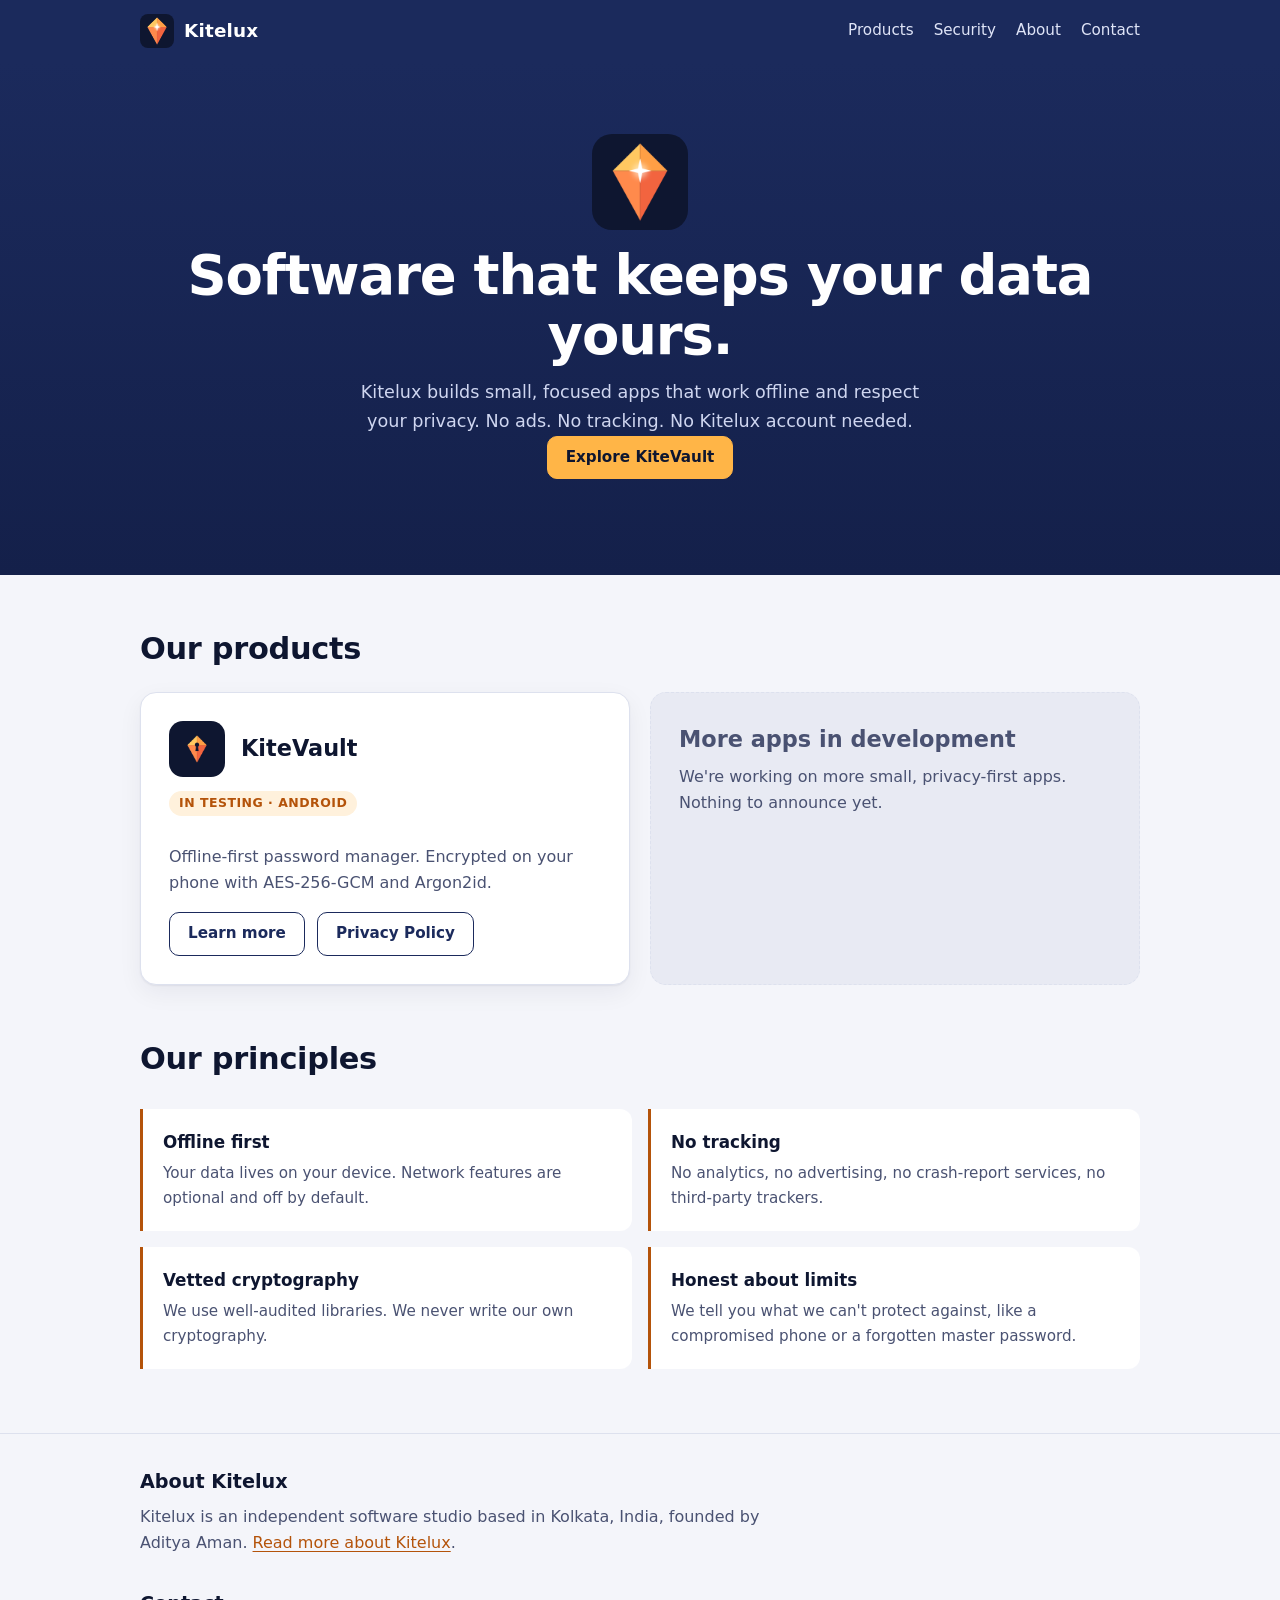
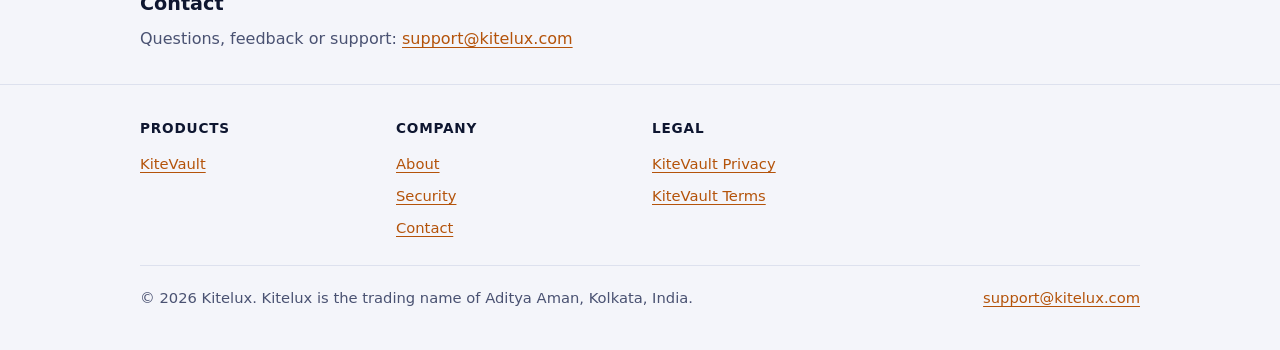
==== index.html @ 96619c98 "Add Kitelux logo, KiteVault icon, favicons and OG image; remove old mark Co-Authored-By: Claude Sonn" ====
<!doctype html>
<html lang="en">
  <head>
    <meta charset="utf-8" />
    <meta name="viewport" content="width=device-width, initial-scale=1" />
    <title>Kitelux – Software that keeps your data yours</title>
    <meta
      name="description"
      content="Kitelux builds small, focused apps that work offline and respect your privacy. No ads. No tracking. No Kitelux account needed. Home of KiteVault, an offline-first Android password manager."
    />
    <link rel="canonical" href="https://kitelux.com/" />
    <meta name="theme-color" content="#0E1630" />

    <link rel="icon" type="image/png" sizes="32x32" href="/assets/favicon-32.png" />
    <link rel="apple-touch-icon" sizes="180x180" href="/assets/apple-touch-icon.png" />

    <!-- Open Graph / Twitter -->
    <meta property="og:type" content="website" />
    <meta property="og:site_name" content="Kitelux" />
    <meta property="og:title" content="Kitelux – Software that keeps your data yours" />
    <meta
      property="og:description"
      content="Small, focused apps that work offline and respect your privacy. No ads. No tracking."
    />
    <meta property="og:url" content="https://kitelux.com/" />
    <meta property="og:image" content="https://kitelux.com/assets/og-kitelux.png" />
    <meta property="og:image:alt" content="Kitelux logo" />
    <meta name="twitter:card" content="summary_large_image" />
    <meta name="twitter:title" content="Kitelux – Software that keeps your data yours" />
    <meta
      name="twitter:description"
      content="Small, focused apps that work offline and respect your privacy. No ads. No tracking."
    />
    <meta name="twitter:image" content="https://kitelux.com/assets/og-kitelux.png" />

    <link rel="stylesheet" href="/assets/style.css" />
  </head>
  <body>
    <a class="skip" href="#main">Skip to content</a>

    <header class="site-header">
      <div class="wrap">
        <a class="brand" href="/"><img src="/assets/kitelux-logo.png" alt="" />Kitelux</a>
        <nav class="nav" aria-label="Main">
          <a href="/#products">Products</a>
          <a href="/security/">Security</a>
          <a href="/about/">About</a>
          <a href="/contact/">Contact</a>
        </nav>
      </div>
    </header>

    <main id="main">
      <section class="hero">
        <div class="wrap">
          <img src="/assets/kitelux-logo.png" alt="Kitelux logo" />
          <h1>Software that keeps your data yours.</h1>
          <p>
            Kitelux builds small, focused apps that work offline and respect your privacy. No ads.
            No tracking. No Kitelux account needed.
          </p>
          <p class="hero-actions">
            <a class="btn btn-primary" href="/vault/">Explore KiteVault</a>
          </p>
        </div>
      </section>

      <section class="section" id="products" aria-labelledby="products-title">
        <div class="wrap">
          <div class="section-heading">
            <h2 id="products-title">Our products</h2>
          </div>
          <div class="cards">
            <article class="card product-card">
              <div class="app-head">
                <img src="/assets/kitevault-icon.png" alt="" />
                <h3>KiteVault</h3>
              </div>
              <p><span class="badge badge-testing">In testing · Android</span></p>
              <p>
                Offline-first password manager. Encrypted on your phone with AES-256-GCM and
                Argon2id.
              </p>
              <div class="links">
                <a class="btn btn-secondary" href="/vault/">Learn more</a>
                <a class="btn btn-secondary" href="/vault/privacy/">Privacy Policy</a>
              </div>
            </article>

            <article class="card card-muted">
              <h3>More apps in development</h3>
              <p>We're working on more small, privacy-first apps. Nothing to announce yet.</p>
            </article>
          </div>
        </div>
      </section>

      <section class="section" aria-labelledby="principles-title">
        <div class="wrap">
          <div class="section-heading">
            <h2 id="principles-title">Our principles</h2>
          </div>
          <div class="feature-grid feature-grid-4">
            <div class="feature">
              <h3>Offline first</h3>
              <p>Your data lives on your device. Network features are optional and off by default.</p>
            </div>
            <div class="feature">
              <h3>No tracking</h3>
              <p>No analytics, no advertising, no crash-report services, no third-party trackers.</p>
            </div>
            <div class="feature">
              <h3>Vetted cryptography</h3>
              <p>We use well-audited libraries. We never write our own cryptography.</p>
            </div>
            <div class="feature">
              <h3>Honest about limits</h3>
              <p>
                We tell you what we can't protect against, like a compromised phone or a forgotten
                master password.
              </p>
            </div>
          </div>
        </div>
      </section>

      <section class="strip" aria-labelledby="about-title">
        <div class="wrap">
          <h2 id="about-title">About Kitelux</h2>
          <p>
            Kitelux is an independent software studio based in Kolkata, India, founded by Aditya
            Aman. <a href="/about/">Read more about Kitelux</a>.
          </p>
        </div>
      </section>

      <section class="strip" id="contact" aria-labelledby="contact-title">
        <div class="wrap">
          <h2 id="contact-title">Contact</h2>
          <p>Questions, feedback or support: <a href="mailto:support@kitelux.com">support@kitelux.com</a></p>
        </div>
      </section>
    </main>

    <footer class="site-footer">
      <div class="wrap">
        <div class="footer-cols">
          <div class="footer-col">
            <h2>Products</h2>
            <ul>
              <li><a href="/vault/">KiteVault</a></li>
            </ul>
          </div>
          <div class="footer-col">
            <h2>Company</h2>
            <ul>
              <li><a href="/about/">About</a></li>
              <li><a href="/security/">Security</a></li>
              <li><a href="/contact/">Contact</a></li>
            </ul>
          </div>
          <div class="footer-col">
            <h2>Legal</h2>
            <ul>
              <li><a href="/vault/privacy/">KiteVault Privacy</a></li>
              <li><a href="/vault/terms/">KiteVault Terms</a></li>
            </ul>
          </div>
        </div>
        <div class="footer-bottom">
          <p>© 2026 Kitelux. Kitelux is the trading name of Aditya Aman, Kolkata, India.</p>
          <p><a href="mailto:support@kitelux.com">support@kitelux.com</a></p>
        </div>
      </div>
    </footer>
  </body>
</html>
---- assets/style.css ----
/*
 * Kitelux design system. One shared stylesheet for every page. No fonts or assets loaded externally.
 * Palette: night blue #0E1630, amber #FFB547. Light/dark via prefers-color-scheme.
 *
 * COMPONENTS (class → purpose)
 *   .site-header > .wrap > .brand + nav.nav   Header. Nav: Products, Security, About, Contact.
 *                                             Wraps onto extra lines on small screens (no JS, no hamburger).
 *                                             Mark current page with aria-current="page".
 *   .site-footer                              Footer, 4 columns on desktop, stacked on mobile:
 *     .footer-cols > .footer-col (h2 + ul)      Products | Company | Legal  (+ brand column optional)
 *     .footer-bottom                            © line + support email.
 *   .card / .product-card                     Surface box. Product card = .card.product-card with
 *                                             .app-head (icon + h2), a .badge, p, and .links buttons.
 *   .badge  + .badge-testing | .badge-available | .badge-soon
 *                                             Status pill. (.tag is a legacy alias of the base badge.)
 *   .section-heading                          Centered/left heading block: h2 + optional p, inside sections.
 *   .btn.btn-primary | .btn.btn-secondary     Buttons. Plain .btn behaves as secondary (legacy).
 *   .feature-grid > .feature                  Responsive grid of short feature blurbs (h3 + p).
 *                                             (.principles / .principle are legacy aliases.)
 *   .hero, .doc-head, .doc, .summary, .toc    Home hero and legal-document layout.
 *
 * Use tokens (var(--...)) instead of hard-coded colors in pages.
 */

:root {
  --bg: #f4f5fa;
  --surface: #ffffff;
  --surface-muted: #e8eaf3;
  --border: #dde1ee;
  --text: #0e1630;
  --text-muted: #4a5272;
  --primary: #1b2a5c;
  --on-primary: #ffffff;
  --accent: #b4530a;
  --accent-soft: #fff1dc;
  --header: #1b2a5c;
  --shadow: 0 1px 2px rgba(14, 22, 48, 0.06), 0 8px 24px rgba(14, 22, 48, 0.06);

  /* Status badges */
  --badge-testing-bg: var(--accent-soft);
  --badge-testing-fg: var(--accent);
  --badge-available-bg: #dcf5e3;
  --badge-available-fg: #14532d;
  --badge-soon-bg: var(--surface-muted);
  --badge-soon-fg: var(--text-muted);

  --font-sans:
    system-ui, -apple-system, 'Segoe UI', Roboto, 'Helvetica Neue', Arial, sans-serif;
}

@media (prefers-color-scheme: dark) {
  :root {
    --bg: #0e1630;
    --surface: #172042;
    --surface-muted: #212c5a;
    --border: #2a3566;
    --text: #f4f5fa;
    --text-muted: #b7bfdd;
    --primary: #ffb547;
    --on-primary: #0e1630;
    --accent: #ffb547;
    --accent-soft: #2b2f4e;
    --header: #0e1630;
    --shadow: 0 1px 2px rgba(0, 0, 0, 0.3), 0 8px 24px rgba(0, 0, 0, 0.25);

    --badge-available-bg: #17382b;
    --badge-available-fg: #9be7b4;
  }
}

/* Base */
* {
  box-sizing: border-box;
}

html {
  scroll-behavior: smooth;
  -webkit-text-size-adjust: 100%;
}

body {
  margin: 0;
  background: var(--bg);
  color: var(--text);
  font-family: var(--font-sans);
  font-size: 16px;
  line-height: 1.65;
  -webkit-font-smoothing: antialiased;
}

a {
  color: var(--accent);
  text-underline-offset: 3px;
}

a:hover {
  text-decoration-thickness: 2px;
}

:focus-visible {
  outline: 3px solid var(--accent);
  outline-offset: 2px;
  border-radius: 4px;
}

.skip {
  position: absolute;
  left: -999px;
}
.skip:focus {
  left: 16px;
  top: 12px;
  background: var(--surface);
  padding: 8px 12px;
  border-radius: 8px;
  z-index: 10;
}

.wrap {
  width: 100%;
  max-width: 1040px;
  margin: 0 auto;
  padding: 0 20px;
}

.wrap.narrow {
  max-width: 760px;
}

/* Site header + nav (works without JS: links wrap onto further lines on narrow screens) */
.site-header {
  background: var(--header);
  color: #fff;
}

/* The header background is dark in both modes, so use amber focus rings here. */
.site-header :focus-visible,
.hero :focus-visible,
.doc-head :focus-visible {
  outline-color: #ffb547;
}

.site-header .wrap {
  display: flex;
  flex-wrap: wrap;
  align-items: center;
  justify-content: space-between;
  gap: 4px 16px;
  padding-top: 10px;
  padding-bottom: 10px;
}

.brand {
  display: inline-flex;
  align-items: center;
  gap: 10px;
  color: #fff;
  text-decoration: none;
  font-weight: 700;
  font-size: 1.15rem;
  letter-spacing: 0.01em;
  padding: 4px 0;
}

.brand img {
  width: 34px;
  height: 34px;
  border-radius: 8px;
}

.nav {
  display: flex;
  flex-wrap: wrap;
  gap: 0 20px;
  font-size: 0.95rem;
}

.nav a {
  color: #dfe4f7;
  text-decoration: none;
  padding: 8px 0; /* comfortable tap target */
}

.nav a:hover,
.nav a[aria-current='page'] {
  color: #ffb547;
}

/* Hero */
.hero {
  background: linear-gradient(180deg, var(--header) 0%, #14204a 100%);
  color: #fff;
  padding: 72px 0 96px;
  text-align: center;
}

.hero img {
  width: 96px;
  height: 96px;
  margin-bottom: 8px;
  border-radius: 20px;
}

.hero h1 {
  margin: 0 0 12px;
  font-size: clamp(2.2rem, 6vw, 3.4rem);
  line-height: 1.1;
  letter-spacing: -0.02em;
}

.hero p {
  margin: 0 auto;
  max-width: 560px;
  color: #cfd6f0;
  font-size: 1.1rem;
}

/* Section heading */
.section-heading {
  margin: 0 0 24px;
  max-width: 640px;
}

.section-heading h2 {
  margin: 0 0 6px;
  font-size: clamp(1.4rem, 4vw, 1.9rem);
  line-height: 1.2;
  letter-spacing: -0.01em;
}

.section-heading p {
  margin: 0;
  color: var(--text-muted);
}

.section-heading.center {
  margin-left: auto;
  margin-right: auto;
  text-align: center;
}

/* Cards / product card */
.cards {
  display: grid;
  gap: 20px;
  margin-top: -48px;
  padding-bottom: 56px;
}

.card {
  background: var(--surface);
  border: 1px solid var(--border);
  border-radius: 16px;
  padding: 28px;
  box-shadow: var(--shadow);
}

.card h2 {
  margin: 0 0 6px;
  font-size: 1.4rem;
}

.card p {
  margin: 0 0 16px;
  color: var(--text-muted);
}

.product-card {
  display: flex;
  flex-direction: column;
}

.product-card .links {
  margin-top: auto;
}

.app-head {
  display: flex;
  align-items: center;
  gap: 16px;
  margin-bottom: 12px;
}

.app-head img {
  width: 56px;
  height: 56px;
  border-radius: 14px;
  background: #0e1630;
  padding: 6px;
}

.app-head h2 {
  margin: 0;
}

/* Status badge (.tag kept as a legacy alias of the base style) */
.badge,
.tag {
  display: inline-block;
  background: var(--badge-testing-bg);
  color: var(--badge-testing-fg);
  font-size: 0.78rem;
  font-weight: 600;
  letter-spacing: 0.04em;
  text-transform: uppercase;
  line-height: 1.5;
  padding: 3px 10px;
  border-radius: 999px;
  margin-bottom: 12px;
}

.badge-testing {
  background: var(--badge-testing-bg);
  color: var(--badge-testing-fg);
}

.badge-available {
  background: var(--badge-available-bg);
  color: var(--badge-available-fg);
}

.badge-soon {
  background: var(--badge-soon-bg);
  color: var(--badge-soon-fg);
}

/* Buttons: .btn alone = secondary (outline) */
.links {
  display: flex;
  flex-wrap: wrap;
  gap: 12px;
}

.btn {
  display: inline-block;
  padding: 10px 18px;
  border-radius: 10px;
  font-weight: 600;
  font-size: 0.95rem;
  line-height: 1.4;
  text-align: center;
  text-decoration: none;
  background: transparent;
  border: 1.5px solid var(--primary);
  color: var(--primary);
}

.btn:hover {
  background: var(--primary);
  color: var(--on-primary);
}

.btn-primary {
  background: var(--primary);
  color: var(--on-primary);
}

.btn-primary:hover {
  background: transparent;
  color: var(--primary);
}

.btn-secondary {
  background: transparent;
  color: var(--primary);
}

/* Feature grid (.principles / .principle kept as legacy aliases) */
.feature-grid,
.principles {
  display: grid;
  gap: 16px;
  padding: 8px 0 64px;
}

.feature,
.principle {
  padding: 20px;
  border-left: 3px solid var(--accent);
  background: var(--surface);
  border-radius: 0 12px 12px 0;
}

.feature h3,
.principle h3 {
  margin: 0 0 4px;
  font-size: 1.05rem;
}

.feature p,
.principle p {
  margin: 0;
  color: var(--text-muted);
  font-size: 0.95rem;
}

/* Page sections, muted card, text strips (home page) */
.section {
  padding-top: 56px;
}

.section .cards {
  margin-top: 0;
  padding-bottom: 0;
}

.card h3 {
  margin: 0 0 6px;
  font-size: 1.4rem;
}

.app-head h3 {
  margin: 0;
}

.card-muted {
  background: var(--surface-muted);
  border-style: dashed;
  box-shadow: none;
}

.card-muted h3,
.card-muted p {
  color: var(--text-muted);
}

.hero-actions {
  margin-top: 24px;
}

.strip {
  border-top: 1px solid var(--border);
  padding: 32px 0;
}

.strip + .strip {
  padding-top: 0;
  border-top: 0;
}

.strip h2 {
  margin: 0 0 6px;
  font-size: 1.2rem;
}

.strip p {
  margin: 0;
  max-width: 640px;
  color: var(--text-muted);
}

/* Links on the muted contents box: accent is below 4.5:1 here in light mode */
.toc a {
  color: var(--primary);
}

/* Buttons on the hero, which is dark navy in both modes */
.hero .btn-primary {
  background: #ffb547;
  border-color: #ffb547;
  color: #0e1630;
}

.hero .btn-primary:hover {
  background: #fff;
  border-color: #fff;
  color: #0e1630;
}

.hero .btn-secondary {
  color: #fff;
  border-color: #fff;
}

.hero .btn-secondary:hover {
  background: #fff;
  color: #0e1630;
}

/* Buttons placed on the dark hero (404) */
.links-center {
  justify-content: center;
}

.btn-on-dark {
  color: #fff;
  border-color: #fff;
}

.btn-on-dark:hover {
  background: #fff;
  color: #0e1630;
}

/* Product page */
.hero-product {
  padding: 40px 0 56px;
}

.hero .crumbs {
  font-size: 0.9rem;
  color: #b7bfdd;
  margin-bottom: 24px;
  text-align: left;
}

.hero .crumbs a {
  color: #ffb547;
}

.hero .app-icon {
  border-radius: 22px;
  background: #0e1630;
  padding: 10px;
}

.hero-product .badge {
  margin-bottom: 4px;
}

.prose {
  max-width: 680px;
  margin: 0;
}

.checklist {
  padding-left: 22px;
}

.checklist li {
  margin: 8px 0;
}

.faq h3 {
  margin: 24px 0 4px;
  font-size: 1.05rem;
}

.faq h3:first-child {
  margin-top: 0;
}

.faq p {
  margin: 0;
  color: var(--text-muted);
}

/* Legal pages */
.doc-head {
  background: var(--header);
  color: #fff;
  padding: 40px 0 44px;
}

.doc-head .crumbs {
  font-size: 0.9rem;
  color: #b7bfdd;
  margin-bottom: 10px;
}

.doc-head .crumbs a {
  color: #ffb547;
}

.doc-head h1 {
  margin: 0 0 6px;
  font-size: clamp(1.8rem, 5vw, 2.5rem);
  letter-spacing: -0.01em;
}

.doc-head p {
  margin: 0;
  color: #cfd6f0;
}

.doc {
  background: var(--surface);
  border: 1px solid var(--border);
  border-radius: 16px;
  box-shadow: var(--shadow);
  padding: 32px 28px;
  margin: -20px auto 56px;
}

.doc h2 {
  margin: 36px 0 8px;
  font-size: 1.3rem;
  letter-spacing: -0.005em;
}

.doc h2:first-child {
  margin-top: 0;
}

.doc h3 {
  margin: 20px 0 4px;
  font-size: 1.05rem;
}

.doc p,
.doc li {
  color: var(--text);
}

.doc ul {
  padding-left: 22px;
}

.doc li {
  margin: 6px 0;
}

.summary {
  background: var(--accent-soft);
  border-radius: 12px;
  padding: 18px 20px;
  margin: 0 0 28px;
}

.summary strong {
  display: block;
  margin-bottom: 6px;
}

.summary ul {
  margin: 0;
}

.toc {
  background: var(--surface-muted);
  border-radius: 12px;
  padding: 16px 20px;
  margin: 0 0 28px;
  font-size: 0.95rem;
}

.toc strong {
  display: block;
  margin-bottom: 6px;
}

.toc ol {
  margin: 0;
  padding-left: 20px;
  columns: 2;
  column-gap: 32px;
}

.table-scroll {
  overflow-x: auto;
}

table {
  width: 100%;
  border-collapse: collapse;
  font-size: 0.95rem;
  margin: 12px 0;
}

th,
td {
  text-align: left;
  vertical-align: top;
  padding: 10px 12px;
  border-bottom: 1px solid var(--border);
}

th {
  background: var(--surface-muted);
  font-weight: 600;
}

/* Footer: .footer-cols (4 columns) + .footer-bottom.
   Legacy markup (.wrap with a span and a nav) keeps working. */
.site-footer {
  border-top: 1px solid var(--border);
  padding: 32px 0 40px;
  color: var(--text-muted);
  font-size: 0.92rem;
}

.site-footer .wrap {
  display: flex;
  flex-wrap: wrap;
  justify-content: space-between;
  gap: 12px;
}

.site-footer nav {
  display: flex;
  flex-wrap: wrap;
  gap: 18px;
}

.footer-cols {
  display: grid;
  grid-template-columns: 1fr;
  gap: 24px;
  flex: 1 1 100%;
}

.footer-col h2 {
  margin: 0 0 8px;
  font-size: 0.85rem;
  letter-spacing: 0.06em;
  text-transform: uppercase;
  color: var(--text);
}

.footer-col ul {
  list-style: none;
  margin: 0;
  padding: 0;
}

.footer-col li {
  margin: 0;
}

.footer-col a {
  display: inline-block;
  padding: 4px 0;
}

.footer-bottom {
  flex: 1 1 100%;
  display: flex;
  flex-wrap: wrap;
  justify-content: space-between;
  gap: 8px 24px;
  margin-top: 8px;
  padding-top: 20px;
  border-top: 1px solid var(--border);
}

.footer-bottom p {
  margin: 0;
}

@media (min-width: 560px) {
  .footer-cols {
    grid-template-columns: repeat(2, 1fr);
  }
}

@media (min-width: 720px) {
  .cards {
    grid-template-columns: repeat(2, 1fr);
  }
  .feature-grid,
  .principles {
    grid-template-columns: repeat(3, 1fr);
  }
  .feature-grid.feature-grid-4 {
    grid-template-columns: repeat(2, 1fr);
  }
  .doc {
    padding: 44px 48px;
  }
  .footer-cols {
    grid-template-columns: repeat(4, 1fr);
  }
}

@media (max-width: 560px) {
  .toc ol {
    columns: 1;
  }
  .nav {
    gap: 0 16px;
  }
}

@media print {
  .site-header,
  .site-footer,
  .toc {
    display: none;
  }
  .doc-head {
    background: none;
    color: #000;
  }
  .doc {
    box-shadow: none;
    border: 0;
  }
}
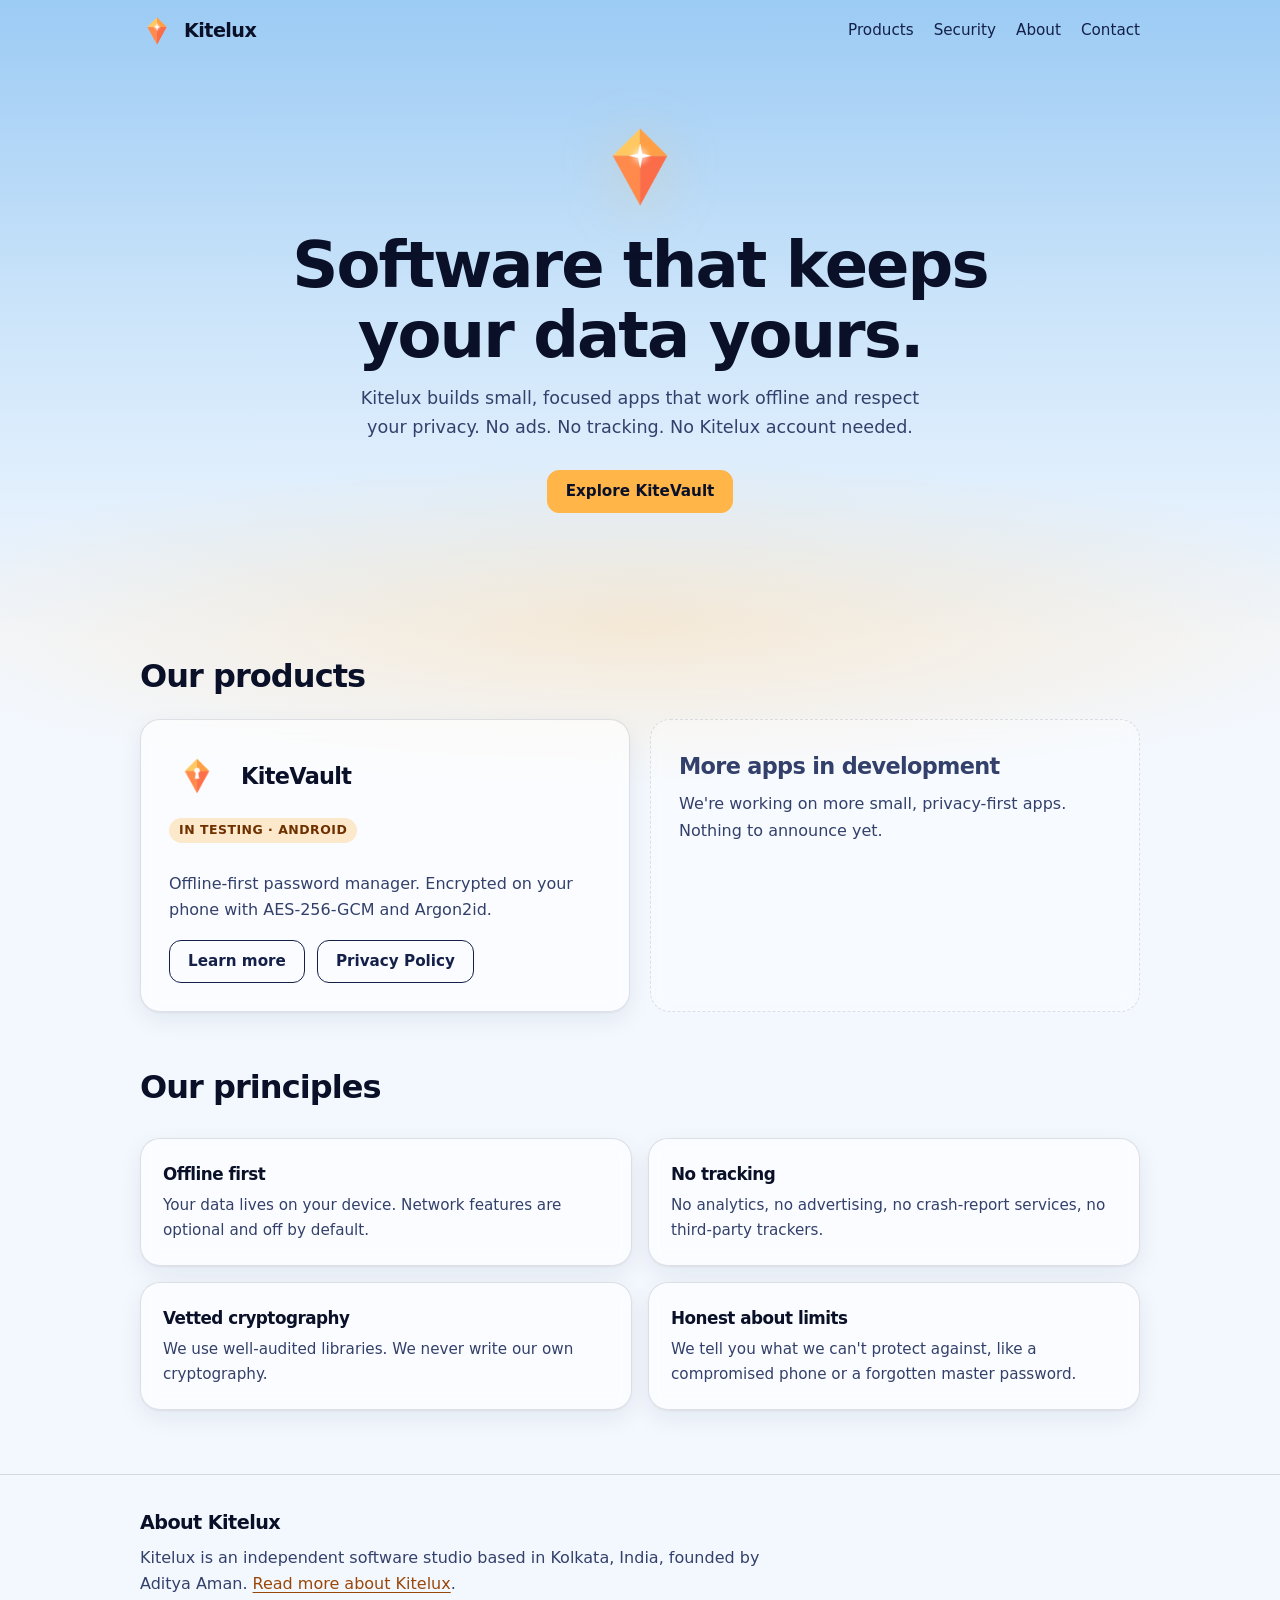
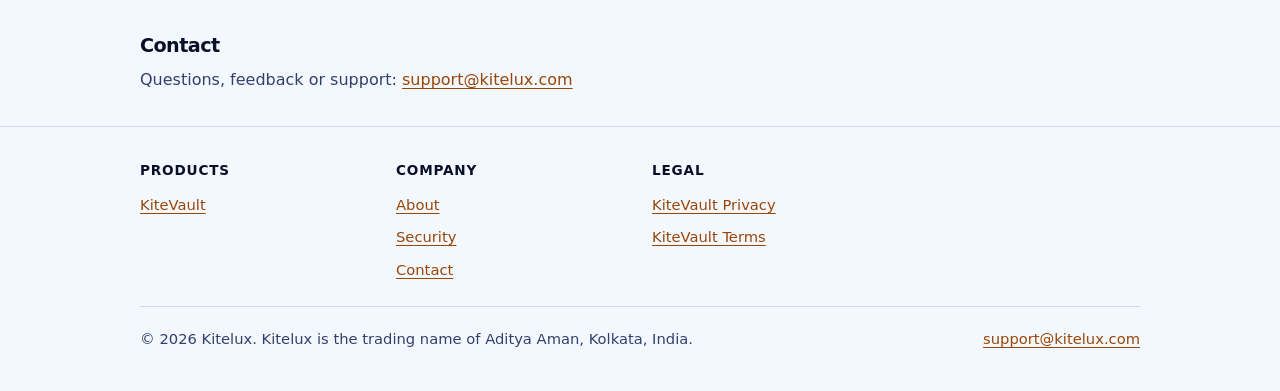
==== commit e4ff3761: "Restyle site with night-sky / day-sky theme, self-hosted Inter, transparent logos Co-Authored-By: Cl" ====
--- a/index.html
+++ b/index.html
@@ -9,7 +9,8 @@
       content="Kitelux builds small, focused apps that work offline and respect your privacy. No ads. No tracking. No Kitelux account needed. Home of KiteVault, an offline-first Android password manager."
     />
     <link rel="canonical" href="https://kitelux.com/" />
-    <meta name="theme-color" content="#0E1630" />
+    <meta name="theme-color" content="#9ccbf4" media="(prefers-color-scheme: light)" />
+    <meta name="theme-color" content="#0A1028" media="(prefers-color-scheme: dark)" />
 
     <link rel="icon" type="image/png" sizes="32x32" href="/assets/favicon-32.png" />
     <link rel="apple-touch-icon" sizes="180x180" href="/assets/apple-touch-icon.png" />
@@ -33,6 +34,7 @@
     />
     <meta name="twitter:image" content="https://kitelux.com/assets/og-kitelux.png" />
 
+    <link rel="preload" href="/assets/fonts/InterVariable.woff2" as="font" type="font/woff2" crossorigin />
     <link rel="stylesheet" href="/assets/style.css" />
   </head>
   <body>
--- a/assets/style.css
+++ b/assets/style.css
@@ -1,70 +1,126 @@
 /*
- * Kitelux design system. One shared stylesheet for every page. No fonts or assets loaded externally.
- * Palette: night blue #0E1630, amber #FFB547. Light/dark via prefers-color-scheme.
+ * Kitelux design system. One shared stylesheet for every page. Everything is served from this site:
+ * no CDNs, no tracking. One self-hosted variable font (Inter, SIL OFL, see assets/fonts/).
+ * Theme: "night sky" in dark mode, "day sky" in light mode (prefers-color-scheme). Amber #FFB547 is the
+ * shared accent; night blue #0E1630 / #0A1028 anchors the dark theme.
  *
  * COMPONENTS (class → purpose)
- *   .site-header > .wrap > .brand + nav.nav   Header. Nav: Products, Security, About, Contact.
- *                                             Wraps onto extra lines on small screens (no JS, no hamburger).
- *                                             Mark current page with aria-current="page".
- *   .site-footer                              Footer, 4 columns on desktop, stacked on mobile:
- *     .footer-cols > .footer-col (h2 + ul)      Products | Company | Legal  (+ brand column optional)
+ *   .site-header > .wrap > .brand + nav.nav   Sticky header. Transparent over the sky; becomes solid with
+ *                                             blur once scrolled (CSS scroll-driven animation; browsers
+ *                                             without it just keep the solid style). Nav: Products,
+ *                                             Security, About, Contact. Wraps on small screens, no JS.
+ *   .hero / .doc-head                         Page intro on the sky gradient with a dusk glow at its bottom.
+ *   .site-footer                              4-column grid on desktop, stacked on mobile:
+ *     .footer-cols > .footer-col (h2 + ul)      Products | Company | Legal
  *     .footer-bottom                            © line + support email.
- *   .card / .product-card                     Surface box. Product card = .card.product-card with
- *                                             .app-head (icon + h2), a .badge, p, and .links buttons.
- *   .badge  + .badge-testing | .badge-available | .badge-soon
- *                                             Status pill. (.tag is a legacy alias of the base badge.)
- *   .section-heading                          Centered/left heading block: h2 + optional p, inside sections.
- *   .btn.btn-primary | .btn.btn-secondary     Buttons. Plain .btn behaves as secondary (legacy).
- *   .feature-grid > .feature                  Responsive grid of short feature blurbs (h3 + p).
- *                                             (.principles / .principle are legacy aliases.)
- *   .hero, .doc-head, .doc, .summary, .toc    Home hero and legal-document layout.
+ *   .card / .product-card                     Glass card (translucent, blurred, amber glow on hover/focus).
+ *                                             Product card = .card.product-card: .app-head (icon + h3),
+ *                                             .badge, p, .links.  .card-muted = placeholder card.
+ *   .badge + .badge-testing | .badge-available | .badge-soon     Status pill. (.tag = legacy alias.)
+ *   .section-heading                          h2 + optional p, optional .center.
+ *   .btn.btn-primary | .btn.btn-secondary     Buttons (plain .btn = secondary).
+ *   .feature-grid > .feature                  Responsive grid of glass cards (h3 + p). (.principles /
+ *                                             .principle are legacy aliases.)
+ *   .doc, .summary, .toc, table               Long-form legal/info page layout.
  *
  * Use tokens (var(--...)) instead of hard-coded colors in pages.
  */
 
+@font-face {
+  font-family: 'Inter';
+  src: url('/assets/fonts/InterVariable.woff2') format('woff2');
+  font-weight: 100 900;
+  font-style: normal;
+  font-display: swap;
+}
+
+/* Day sky (light) */
 :root {
-  --bg: #f4f5fa;
+  --sky-top: #9ccbf4;
+  --sky-mid: #cde5fa;
+  --bg: #f3f8ff;
+  --sky-height: 640px;
+
   --surface: #ffffff;
-  --surface-muted: #e8eaf3;
-  --border: #dde1ee;
-  --text: #0e1630;
-  --text-muted: #4a5272;
-  --primary: #1b2a5c;
+  --surface-muted: rgba(14, 22, 48, 0.06);
+  --border: rgba(14, 22, 48, 0.14);
+
+  --heading: #0a1028;
+  --text: #14204a;
+  --text-muted: #33406b;
+
+  --primary: #14204a;
   --on-primary: #ffffff;
-  --accent: #b4530a;
-  --accent-soft: #fff1dc;
-  --header: #1b2a5c;
-  --shadow: 0 1px 2px rgba(14, 22, 48, 0.06), 0 8px 24px rgba(14, 22, 48, 0.06);
-
-  /* Status badges */
+  --accent: #9a4608;
+  --accent-soft: rgba(255, 181, 71, 0.28);
+  --amber: #ffb547;
+
+  --card-bg: rgba(255, 255, 255, 0.62);
+  --card-bg-muted: rgba(255, 255, 255, 0.35);
+  --card-border: rgba(14, 22, 48, 0.12);
+  --card-hover-border: rgba(154, 70, 8, 0.6);
+  --card-glow: rgba(255, 181, 71, 0.4);
+  --shadow: 0 1px 2px rgba(14, 22, 48, 0.06), 0 8px 24px rgba(14, 22, 48, 0.07);
+
+  --nav-fg: #14204a;
+  --nav-hover: #7a3500;
+  --header-solid: rgba(243, 248, 255, 0.85);
+  --header-border: rgba(14, 22, 48, 0.12);
+  --glow: rgba(255, 181, 71, 0.22);
+  --focus: #14204a;
+  --noise: none;
+
   --badge-testing-bg: var(--accent-soft);
-  --badge-testing-fg: var(--accent);
+  --badge-testing-fg: #6f3000;
   --badge-available-bg: #dcf5e3;
   --badge-available-fg: #14532d;
-  --badge-soon-bg: var(--surface-muted);
-  --badge-soon-fg: var(--text-muted);
-
-  --font-sans:
-    system-ui, -apple-system, 'Segoe UI', Roboto, 'Helvetica Neue', Arial, sans-serif;
-}
-
+  --badge-soon-bg: rgba(14, 22, 48, 0.08);
+  --badge-soon-fg: #33406b;
+
+  --font-sans: 'Inter', system-ui, -apple-system, 'Segoe UI', Roboto, 'Helvetica Neue', Arial, sans-serif;
+}
+
+/* Night sky (dark) */
 @media (prefers-color-scheme: dark) {
   :root {
-    --bg: #0e1630;
-    --surface: #172042;
-    --surface-muted: #212c5a;
-    --border: #2a3566;
-    --text: #f4f5fa;
-    --text-muted: #b7bfdd;
+    --sky-top: #0a1028;
+    --sky-mid: #121b45;
+    --bg: #1c2257;
+
+    --surface: #151d4a;
+    --surface-muted: rgba(255, 255, 255, 0.06);
+    --border: rgba(255, 255, 255, 0.1);
+
+    --heading: #f6f8ff;
+    --text: #e6eaf8;
+    --text-muted: #d5dbf2;
+
     --primary: #ffb547;
-    --on-primary: #0e1630;
+    --on-primary: #0a1028;
     --accent: #ffb547;
-    --accent-soft: #2b2f4e;
-    --header: #0e1630;
-    --shadow: 0 1px 2px rgba(0, 0, 0, 0.3), 0 8px 24px rgba(0, 0, 0, 0.25);
-
-    --badge-available-bg: #17382b;
+    --accent-soft: rgba(255, 181, 71, 0.14);
+
+    --card-bg: rgba(255, 255, 255, 0.04);
+    --card-bg-muted: rgba(255, 255, 255, 0.02);
+    --card-border: rgba(255, 255, 255, 0.08);
+    --card-hover-border: rgba(255, 181, 71, 0.45);
+    --card-glow: rgba(255, 181, 71, 0.16);
+    --shadow: 0 1px 2px rgba(0, 0, 0, 0.3), 0 8px 24px rgba(0, 0, 0, 0.22);
+
+    --nav-fg: #dce2f7;
+    --nav-hover: #ffb547;
+    --header-solid: rgba(10, 16, 40, 0.85);
+    --header-border: rgba(255, 255, 255, 0.1);
+    --glow: rgba(255, 181, 71, 0.08);
+    --focus: #ffb547;
+    /* Very subtle film grain (feTurbulence), ~4% opacity, inline data URI */
+    --noise: url("data:image/svg+xml,%3Csvg xmlns='http://www.w3.org/2000/svg' width='180' height='180'%3E%3Cfilter id='n'%3E%3CfeTurbulence type='fractalNoise' baseFrequency='0.8' numOctaves='2' stitchTiles='stitch'/%3E%3C/filter%3E%3Crect width='100%25' height='100%25' filter='url(%23n)' opacity='0.04'/%3E%3C/svg%3E");
+
+    --badge-testing-fg: #ffb547;
+    --badge-available-bg: rgba(52, 211, 153, 0.14);
     --badge-available-fg: #9be7b4;
+    --badge-soon-bg: rgba(255, 255, 255, 0.08);
+    --badge-soon-fg: #d5dbf2;
   }
 }
 
@@ -74,13 +130,21 @@
 }
 
 html {
+  min-height: 100%;
   scroll-behavior: smooth;
   -webkit-text-size-adjust: 100%;
 }
 
 body {
   margin: 0;
-  background: var(--bg);
+  background-color: var(--bg);
+  background-image:
+    var(--noise),
+    linear-gradient(180deg, var(--sky-top) 0, var(--sky-mid) 320px, var(--bg) var(--sky-height));
+  background-size:
+    180px 180px,
+    100% var(--sky-height);
+  background-repeat: repeat, no-repeat;
   color: var(--text);
   font-family: var(--font-sans);
   font-size: 16px;
@@ -88,6 +152,21 @@
   -webkit-font-smoothing: antialiased;
 }
 
+h1,
+h2,
+h3,
+h4 {
+  color: var(--heading);
+  font-weight: 700;
+  letter-spacing: -0.03em;
+  text-wrap: balance;
+}
+
+h3,
+h4 {
+  font-weight: 650;
+}
+
 a {
   color: var(--accent);
   text-underline-offset: 3px;
@@ -98,7 +177,7 @@
 }
 
 :focus-visible {
-  outline: 3px solid var(--accent);
+  outline: 3px solid var(--focus);
   outline-offset: 2px;
   border-radius: 4px;
 }
@@ -111,9 +190,10 @@
   left: 16px;
   top: 12px;
   background: var(--surface);
+  color: var(--text);
   padding: 8px 12px;
   border-radius: 8px;
-  z-index: 10;
+  z-index: 30;
 }
 
 .wrap {
@@ -127,17 +207,37 @@
   max-width: 760px;
 }
 
-/* Site header + nav (works without JS: links wrap onto further lines on narrow screens) */
+/* Sticky header: solid by default; where scroll-driven animations exist it starts transparent
+   over the sky and turns solid (with blur and a bottom border) as the page scrolls. */
 .site-header {
-  background: var(--header);
-  color: #fff;
-}
-
-/* The header background is dark in both modes, so use amber focus rings here. */
-.site-header :focus-visible,
-.hero :focus-visible,
-.doc-head :focus-visible {
-  outline-color: #ffb547;
+  position: sticky;
+  top: 0;
+  z-index: 20;
+  background: var(--header-solid);
+  border-bottom: 1px solid var(--header-border);
+  -webkit-backdrop-filter: blur(12px);
+  backdrop-filter: blur(12px);
+}
+
+@supports (animation-timeline: scroll()) {
+  .site-header {
+    background: transparent;
+    border-bottom-color: transparent;
+    -webkit-backdrop-filter: blur(0);
+    backdrop-filter: blur(0);
+    animation: header-solid linear both;
+    animation-timeline: scroll(root block);
+    animation-range: 0 96px;
+  }
+}
+
+@keyframes header-solid {
+  to {
+    background: var(--header-solid);
+    border-bottom-color: var(--header-border);
+    -webkit-backdrop-filter: blur(12px);
+    backdrop-filter: blur(12px);
+  }
 }
 
 .site-header .wrap {
@@ -154,18 +254,17 @@
   display: inline-flex;
   align-items: center;
   gap: 10px;
-  color: #fff;
+  color: var(--heading);
   text-decoration: none;
   font-weight: 700;
-  font-size: 1.15rem;
-  letter-spacing: 0.01em;
+  font-size: 1.2rem;
+  letter-spacing: -0.03em;
   padding: 4px 0;
 }
 
 .brand img {
   width: 34px;
   height: 34px;
-  border-radius: 8px;
 }
 
 .nav {
@@ -176,21 +275,46 @@
 }
 
 .nav a {
-  color: #dfe4f7;
+  color: var(--nav-fg);
   text-decoration: none;
   padding: 8px 0; /* comfortable tap target */
 }
 
 .nav a:hover,
 .nav a[aria-current='page'] {
-  color: #ffb547;
-}
-
-/* Hero */
+  color: var(--nav-hover);
+}
+
+/* Hero and page intro: transparent over the sky, with a dusk glow along the bottom edge */
+.hero,
+.doc-head {
+  position: relative;
+}
+
+/* The glow is centred on the hero's bottom edge and fades out on both sides of it,
+   so there is no hard line where the hero ends. It sits behind all content. */
+.hero::after,
+.doc-head::after {
+  content: '';
+  position: absolute;
+  left: 0;
+  right: 0;
+  top: 20%;
+  bottom: -200px;
+  z-index: -1;
+  background: radial-gradient(ellipse 62% 26% at 50% 72%, var(--glow), transparent 100%);
+  pointer-events: none;
+}
+
+.hero > .wrap,
+.doc-head > .wrap {
+  position: relative;
+  z-index: 1;
+}
+
 .hero {
-  background: linear-gradient(180deg, var(--header) 0%, #14204a 100%);
-  color: #fff;
-  padding: 72px 0 96px;
+  color: var(--text);
+  padding: 56px 0 88px;
   text-align: center;
 }
 
@@ -198,20 +322,19 @@
   width: 96px;
   height: 96px;
   margin-bottom: 8px;
-  border-radius: 20px;
+  filter: drop-shadow(0 8px 28px rgba(255, 181, 71, 0.28));
 }
 
 .hero h1 {
-  margin: 0 0 12px;
-  font-size: clamp(2.2rem, 6vw, 3.4rem);
-  line-height: 1.1;
-  letter-spacing: -0.02em;
+  margin: 0 0 14px;
+  font-size: clamp(2.4rem, 5vw, 4rem);
+  line-height: 1.08;
 }
 
 .hero p {
   margin: 0 auto;
   max-width: 560px;
-  color: #cfd6f0;
+  color: var(--text-muted);
   font-size: 1.1rem;
 }
 
@@ -223,9 +346,8 @@
 
 .section-heading h2 {
   margin: 0 0 6px;
-  font-size: clamp(1.4rem, 4vw, 1.9rem);
+  font-size: clamp(1.5rem, 4vw, 2rem);
   line-height: 1.2;
-  letter-spacing: -0.01em;
 }
 
 .section-heading p {
@@ -239,7 +361,35 @@
   text-align: center;
 }
 
-/* Cards / product card */
+/* Glass cards: .card, .feature (+ legacy .principle) and the long-form .doc */
+.card,
+.feature,
+.principle,
+.doc {
+  background: var(--card-bg);
+  border: 1px solid var(--card-border);
+  border-radius: 20px;
+  box-shadow: var(--shadow);
+  -webkit-backdrop-filter: blur(8px);
+  backdrop-filter: blur(8px);
+  transition:
+    border-color 200ms ease,
+    box-shadow 200ms ease;
+}
+
+/* Hover/focus only changes colour and glow, never size or position (no layout shift) */
+.card:hover,
+.card:focus-within,
+.feature:hover,
+.feature:focus-within,
+.principle:hover,
+.principle:focus-within {
+  border-color: var(--card-hover-border);
+  box-shadow:
+    var(--shadow),
+    0 0 28px var(--card-glow);
+}
+
 .cards {
   display: grid;
   gap: 20px;
@@ -248,14 +398,11 @@
 }
 
 .card {
-  background: var(--surface);
-  border: 1px solid var(--border);
-  border-radius: 16px;
   padding: 28px;
-  box-shadow: var(--shadow);
-}
-
-.card h2 {
+}
+
+.card h2,
+.card h3 {
   margin: 0 0 6px;
   font-size: 1.4rem;
 }
@@ -284,12 +431,10 @@
 .app-head img {
   width: 56px;
   height: 56px;
-  border-radius: 14px;
-  background: #0e1630;
-  padding: 6px;
-}
-
-.app-head h2 {
+}
+
+.app-head h2,
+.app-head h3 {
   margin: 0;
 }
 
@@ -300,7 +445,7 @@
   background: var(--badge-testing-bg);
   color: var(--badge-testing-fg);
   font-size: 0.78rem;
-  font-weight: 600;
+  font-weight: 650;
   letter-spacing: 0.04em;
   text-transform: uppercase;
   line-height: 1.5;
@@ -331,11 +476,15 @@
   gap: 12px;
 }
 
+.links-center {
+  justify-content: center;
+}
+
 .btn {
   display: inline-block;
   padding: 10px 18px;
-  border-radius: 10px;
-  font-weight: 600;
+  border-radius: 12px;
+  font-weight: 650;
   font-size: 0.95rem;
   line-height: 1.4;
   text-align: center;
@@ -343,6 +492,9 @@
   background: transparent;
   border: 1.5px solid var(--primary);
   color: var(--primary);
+  transition:
+    background-color 200ms ease,
+    color 200ms ease;
 }
 
 .btn:hover {
@@ -351,13 +503,15 @@
 }
 
 .btn-primary {
-  background: var(--primary);
-  color: var(--on-primary);
+  background: var(--amber);
+  border-color: var(--amber);
+  color: #0a1028;
 }
 
 .btn-primary:hover {
-  background: transparent;
-  color: var(--primary);
+  background: #ffc76b;
+  border-color: #ffc76b;
+  color: #0a1028;
 }
 
 .btn-secondary {
@@ -375,10 +529,7 @@
 
 .feature,
 .principle {
-  padding: 20px;
-  border-left: 3px solid var(--accent);
-  background: var(--surface);
-  border-radius: 0 12px 12px 0;
+  padding: 22px;
 }
 
 .feature h3,
@@ -394,7 +545,7 @@
   font-size: 0.95rem;
 }
 
-/* Page sections, muted card, text strips (home page) */
+/* Page sections, muted card, text strips */
 .section {
   padding-top: 56px;
 }
@@ -404,28 +555,25 @@
   padding-bottom: 0;
 }
 
-.card h3 {
-  margin: 0 0 6px;
-  font-size: 1.4rem;
-}
-
-.app-head h3 {
-  margin: 0;
-}
-
 .card-muted {
-  background: var(--surface-muted);
+  background: var(--card-bg-muted);
   border-style: dashed;
   box-shadow: none;
 }
 
+.card-muted:hover,
+.card-muted:focus-within {
+  border-color: var(--card-border);
+  box-shadow: none;
+}
+
 .card-muted h3,
 .card-muted p {
   color: var(--text-muted);
 }
 
-.hero-actions {
-  margin-top: 24px;
+.hero .hero-actions {
+  margin: 28px auto 0;
 }
 
 .strip {
@@ -449,69 +597,25 @@
   color: var(--text-muted);
 }
 
-/* Links on the muted contents box: accent is below 4.5:1 here in light mode */
-.toc a {
-  color: var(--primary);
-}
-
-/* Buttons on the hero, which is dark navy in both modes */
-.hero .btn-primary {
-  background: #ffb547;
-  border-color: #ffb547;
-  color: #0e1630;
-}
-
-.hero .btn-primary:hover {
-  background: #fff;
-  border-color: #fff;
-  color: #0e1630;
-}
-
-.hero .btn-secondary {
-  color: #fff;
-  border-color: #fff;
-}
-
-.hero .btn-secondary:hover {
-  background: #fff;
-  color: #0e1630;
-}
-
-/* Buttons placed on the dark hero (404) */
-.links-center {
-  justify-content: center;
-}
-
-.btn-on-dark {
-  color: #fff;
-  border-color: #fff;
-}
-
-.btn-on-dark:hover {
-  background: #fff;
-  color: #0e1630;
-}
-
 /* Product page */
 .hero-product {
-  padding: 40px 0 56px;
+  padding: 32px 0 64px;
 }
 
 .hero .crumbs {
   font-size: 0.9rem;
-  color: #b7bfdd;
+  color: var(--text-muted);
   margin-bottom: 24px;
   text-align: left;
 }
 
 .hero .crumbs a {
-  color: #ffb547;
+  color: var(--nav-hover);
 }
 
 .hero .app-icon {
-  border-radius: 22px;
-  background: #0e1630;
-  padding: 10px;
+  width: 96px;
+  height: 96px;
 }
 
 .hero-product .badge {
@@ -545,47 +649,43 @@
   color: var(--text-muted);
 }
 
-/* Legal pages */
+/* Legal / info pages */
 .doc-head {
-  background: var(--header);
-  color: #fff;
-  padding: 40px 0 44px;
+  color: var(--text);
+  padding: 40px 0 56px;
 }
 
 .doc-head .crumbs {
   font-size: 0.9rem;
-  color: #b7bfdd;
+  color: var(--text-muted);
   margin-bottom: 10px;
 }
 
 .doc-head .crumbs a {
-  color: #ffb547;
+  color: var(--nav-hover); /* darker amber-brown in light mode: --accent is too light on the sky blue */
 }
 
 .doc-head h1 {
   margin: 0 0 6px;
-  font-size: clamp(1.8rem, 5vw, 2.5rem);
-  letter-spacing: -0.01em;
+  font-size: clamp(2rem, 5vw, 2.8rem);
+  line-height: 1.1;
 }
 
 .doc-head p {
   margin: 0;
-  color: #cfd6f0;
+  color: var(--text-muted);
 }
 
 .doc {
-  background: var(--surface);
-  border: 1px solid var(--border);
-  border-radius: 16px;
-  box-shadow: var(--shadow);
   padding: 32px 28px;
   margin: -20px auto 56px;
+  position: relative;
+  z-index: 1;
 }
 
 .doc h2 {
   margin: 36px 0 8px;
   font-size: 1.3rem;
-  letter-spacing: -0.005em;
 }
 
 .doc h2:first-child {
@@ -612,7 +712,7 @@
 
 .summary {
   background: var(--accent-soft);
-  border-radius: 12px;
+  border-radius: 14px;
   padding: 18px 20px;
   margin: 0 0 28px;
 }
@@ -620,6 +720,7 @@
 .summary strong {
   display: block;
   margin-bottom: 6px;
+  color: var(--heading);
 }
 
 .summary ul {
@@ -628,7 +729,7 @@
 
 .toc {
   background: var(--surface-muted);
-  border-radius: 12px;
+  border-radius: 14px;
   padding: 16px 20px;
   margin: 0 0 28px;
   font-size: 0.95rem;
@@ -637,6 +738,7 @@
 .toc strong {
   display: block;
   margin-bottom: 6px;
+  color: var(--heading);
 }
 
 .toc ol {
@@ -667,11 +769,15 @@
 
 th {
   background: var(--surface-muted);
-  font-weight: 600;
-}
-
-/* Footer: .footer-cols (4 columns) + .footer-bottom.
-   Legacy markup (.wrap with a span and a nav) keeps working. */
+  color: var(--heading);
+  font-weight: 650;
+}
+
+code {
+  font-size: 0.92em;
+}
+
+/* Footer: .footer-cols (4 columns) + .footer-bottom */
 .site-footer {
   border-top: 1px solid var(--border);
   padding: 32px 0 40px;
@@ -686,12 +792,6 @@
   gap: 12px;
 }
 
-.site-footer nav {
-  display: flex;
-  flex-wrap: wrap;
-  gap: 18px;
-}
-
 .footer-cols {
   display: grid;
   grid-template-columns: 1fr;
@@ -702,9 +802,10 @@
 .footer-col h2 {
   margin: 0 0 8px;
   font-size: 0.85rem;
+  font-weight: 650;
   letter-spacing: 0.06em;
   text-transform: uppercase;
-  color: var(--text);
+  color: var(--heading);
 }
 
 .footer-col ul {
@@ -771,18 +872,43 @@
   }
 }
 
+@media (prefers-reduced-motion: reduce) {
+  html {
+    scroll-behavior: auto;
+  }
+  .card,
+  .feature,
+  .principle,
+  .doc,
+  .btn {
+    transition: none;
+  }
+}
+
 @media print {
+  body {
+    background: #fff;
+    color: #000;
+  }
   .site-header,
   .site-footer,
-  .toc {
+  .toc,
+  .hero::after,
+  .doc-head::after {
     display: none;
   }
-  .doc-head {
+  .doc-head h1,
+  .doc-head p,
+  .doc h2,
+  .doc h3,
+  .doc p,
+  .doc li {
+    color: #000;
+  }
+  .doc {
     background: none;
-    color: #000;
-  }
-  .doc {
     box-shadow: none;
     border: 0;
-  }
-}
+    backdrop-filter: none;
+  }
+}
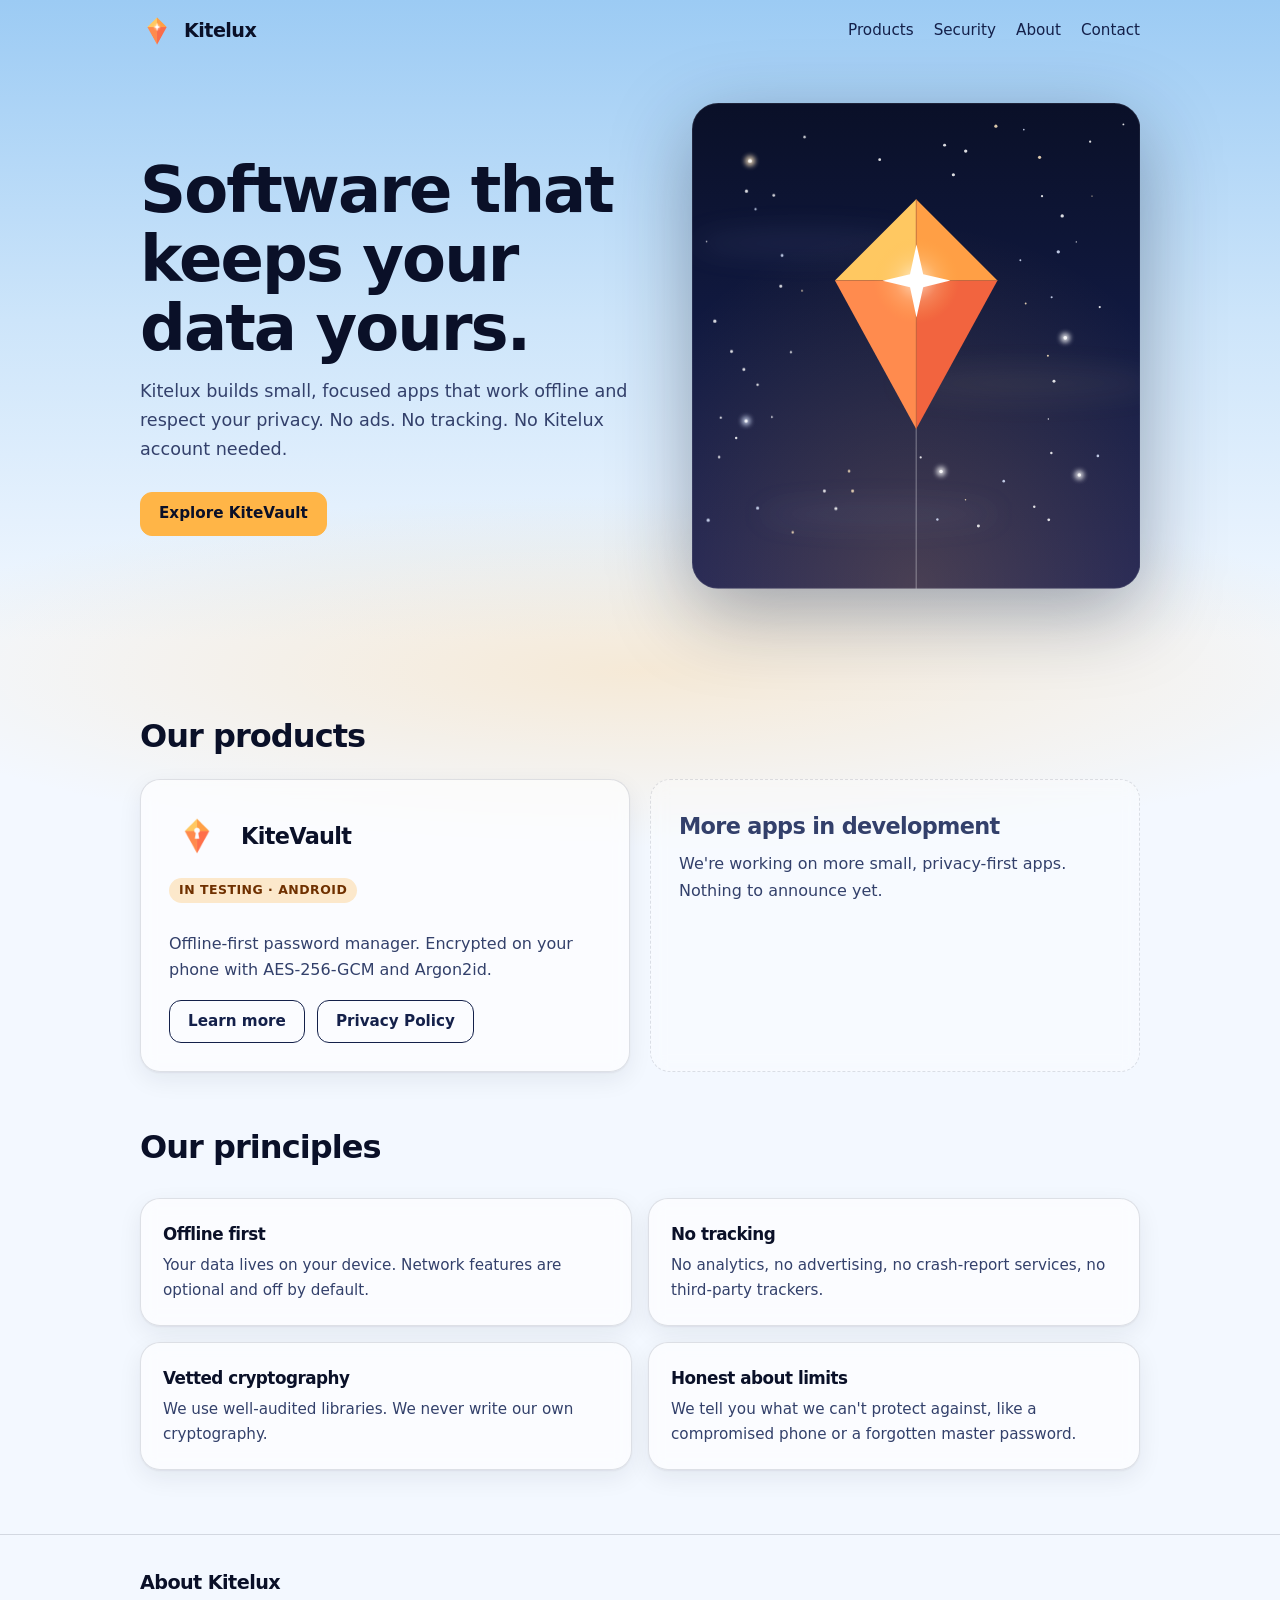
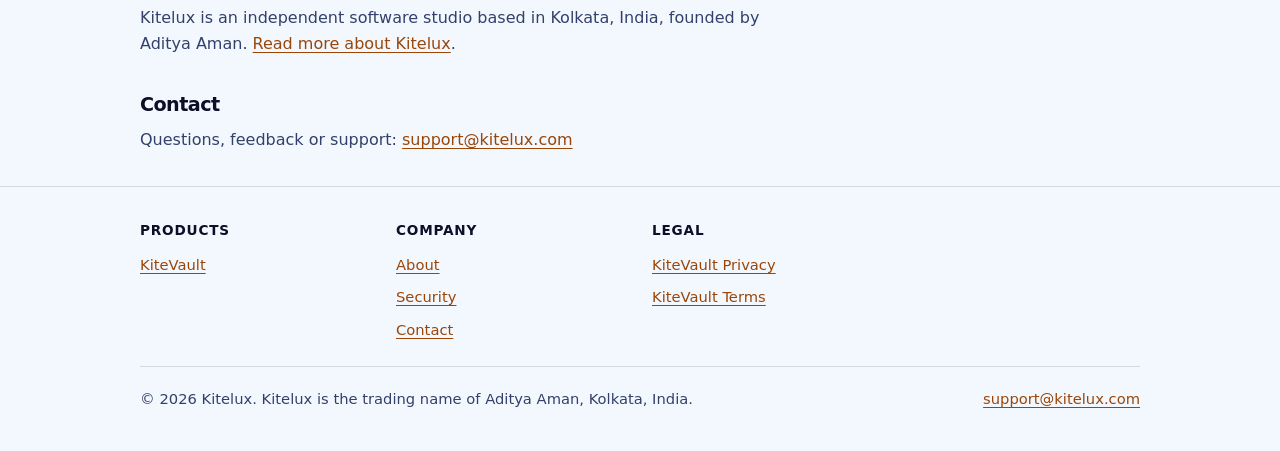
==== commit b0629973: "Add animated night-sky kite illustration to home hero (inline SVG, CSS-only) Co-Authored-By: Claude " ====
--- a/index.html
+++ b/index.html
@@ -53,17 +53,114 @@
     </header>
 
     <main id="main">
-      <section class="hero">
-        <div class="wrap">
-          <img src="/assets/kitelux-logo.png" alt="Kitelux logo" />
-          <h1>Software that keeps your data yours.</h1>
-          <p>
-            Kitelux builds small, focused apps that work offline and respect your privacy. No ads.
-            No tracking. No Kitelux account needed.
-          </p>
-          <p class="hero-actions">
-            <a class="btn btn-primary" href="/vault/">Explore KiteVault</a>
-          </p>
+      <section class="hero hero-home">
+        <div class="wrap hero-grid">
+          <div class="hero-copy">
+            <h1>Software that keeps your data yours.</h1>
+            <p>
+              Kitelux builds small, focused apps that work offline and respect your privacy. No ads.
+              No tracking. No Kitelux account needed.
+            </p>
+            <p class="hero-actions">
+              <a class="btn btn-primary" href="/vault/">Explore KiteVault</a>
+            </p>
+          </div>
+          <div class="hero-visual">
+<svg class="hero-sky" viewBox="0 0 480 520" width="480" height="520" role="img" aria-label="Illustration of the Kitelux kite flying in a night sky" xmlns="http://www.w3.org/2000/svg">
+<defs>
+<linearGradient id="sky" x1="0" y1="0" x2="0" y2="1"><stop offset="0" stop-color="#0a1028"/><stop offset=".55" stop-color="#121b45"/><stop offset="1" stop-color="#1c2257"/></linearGradient>
+<radialGradient id="horizon" cx=".5" cy="1" r=".75"><stop offset="0" stop-color="#ffb547" stop-opacity=".2"/><stop offset="1" stop-color="#ffb547" stop-opacity="0"/></radialGradient>
+<radialGradient id="halo" cx=".5" cy=".5" r=".5"><stop offset="0" stop-color="#fff" stop-opacity=".75"/><stop offset=".5" stop-color="#ffd9a0" stop-opacity=".25"/><stop offset="1" stop-color="#ffb547" stop-opacity="0"/></radialGradient>
+<linearGradient id="tail" gradientUnits="userSpaceOnUse" x1="40" y1="40" x2="116" y2="78"><stop offset="0" stop-color="#fff" stop-opacity="0"/><stop offset="1" stop-color="#fff"/></linearGradient>
+<filter id="glow" x="-200%" y="-200%" width="500%" height="500%"><feGaussianBlur stdDeviation="3"/></filter>
+<filter id="wisp" x="-50%" y="-100%" width="200%" height="300%"><feGaussianBlur stdDeviation="14"/></filter>
+<clipPath id="frame"><rect width="480" height="520" rx="28"/></clipPath>
+</defs>
+<g clip-path="url(#frame)">
+<rect width="480" height="520" fill="url(#sky)"/>
+<rect width="480" height="520" fill="url(#horizon)"/>
+<g class="wisps" filter="url(#wisp)">
+<ellipse class="wisp w1" cx="120" cy="150" rx="120" ry="16" fill="#b9c6ff" opacity=".07"/>
+<ellipse class="wisp w2" cx="360" cy="300" rx="140" ry="18" fill="#ffd9a0" opacity=".06"/>
+<ellipse class="wisp w3" cx="200" cy="440" rx="130" ry="14" fill="#b9c6ff" opacity=".06"/>
+</g>
+<g class="stars">
+<circle cx="47.3" cy="358.6" r="1.3" fill="#ffffff"/>
+<circle cx="461.8" cy="22.9" r="1" fill="#ffffff"/>
+<circle cx="270.4" cy="45.1" r="1.6" fill="#ffffff"/>
+<circle cx="68" cy="113.6" r="1.2" fill="#dbe6ff"/>
+<circle cx="372.1" cy="58.2" r="1.7" fill="#ffe8c2"/>
+<circle cx="70.2" cy="301.5" r="1.3" fill="#ffffff"/>
+<circle cx="85.5" cy="336.1" r="1" fill="#ffffff"/>
+<circle cx="24.4" cy="233.5" r="1.8" fill="#ffffff"/>
+<circle cx="385" cy="208" r="1.1" fill="#dbe6ff"/>
+<circle cx="117.8" cy="200.8" r="0.9" fill="#ffe8c2"/>
+<circle cx="15.6" cy="148.1" r="0.8" fill="#ffffff"/>
+<circle cx="436.5" cy="218.5" r="1.2" fill="#ffffff"/>
+<circle cx="55.5" cy="285.2" r="1.6" fill="#ffffff"/>
+<circle cx="96.4" cy="163.2" r="1.5" fill="#dbe6ff"/>
+<circle cx="171.9" cy="415.4" r="1.6" fill="#ffe8c2"/>
+<circle cx="30.8" cy="336.8" r="1.2" fill="#ffffff"/>
+<circle cx="42.3" cy="265.9" r="1.6" fill="#ffffff"/>
+<circle cx="381.5" cy="338.4" r="0.8" fill="#ffffff"/>
+<circle cx="70.2" cy="433.6" r="1.7" fill="#dbe6ff"/>
+<circle cx="325.3" cy="24.8" r="1.7" fill="#ffe8c2"/>
+<circle cx="366.4" cy="432.3" r="1.3" fill="#ffffff"/>
+<circle cx="384.7" cy="374.6" r="1.3" fill="#ffffff"/>
+<circle cx="306.6" cy="452.9" r="1.6" fill="#ffffff"/>
+<circle cx="434.5" cy="377.8" r="1.4" fill="#dbe6ff"/>
+<circle cx="107.8" cy="459.5" r="1.3" fill="#ffe8c2"/>
+<circle cx="411.4" cy="148.7" r="0.7" fill="#ffffff"/>
+<circle cx="387.5" cy="297.8" r="1.6" fill="#ffffff"/>
+<circle cx="58.3" cy="94.3" r="1.7" fill="#ffffff"/>
+<circle cx="351.5" cy="168.4" r="1" fill="#dbe6ff"/>
+<circle cx="168.1" cy="394.1" r="1.4" fill="#ffe8c2"/>
+<circle cx="29" cy="379" r="1.3" fill="#ffffff"/>
+<circle cx="141.7" cy="415.3" r="1.6" fill="#ffffff"/>
+<circle cx="244.8" cy="379.4" r="1.2" fill="#ffffff"/>
+<circle cx="392.1" cy="159.3" r="1.8" fill="#dbe6ff"/>
+<circle cx="357.2" cy="214.7" r="1" fill="#ffe8c2"/>
+<circle cx="200.9" cy="60.7" r="1.5" fill="#ffffff"/>
+<circle cx="374.7" cy="99.8" r="1.2" fill="#ffffff"/>
+<circle cx="95" cy="196" r="1.6" fill="#ffffff"/>
+<circle cx="333.7" cy="404.8" r="1.4" fill="#dbe6ff"/>
+<circle cx="381" cy="270.5" r="1.1" fill="#ffe8c2"/>
+<circle cx="120.5" cy="36.3" r="1.3" fill="#ffffff"/>
+<circle cx="396.3" cy="120.9" r="1.8" fill="#ffffff"/>
+<circle cx="426.2" cy="41.4" r="1.2" fill="#ffffff"/>
+<circle cx="17.3" cy="446.6" r="1.8" fill="#dbe6ff"/>
+<circle cx="428.2" cy="99.6" r="0.7" fill="#ffe8c2"/>
+<circle cx="279.8" cy="76.8" r="1.7" fill="#ffffff"/>
+<circle cx="154" cy="434.1" r="1.7" fill="#ffffff"/>
+<circle cx="381.9" cy="446.2" r="1.5" fill="#ffffff"/>
+<circle cx="355.2" cy="28.5" r="0.9" fill="#dbe6ff"/>
+<circle cx="292.8" cy="424.6" r="0.8" fill="#ffe8c2"/>
+<circle cx="293" cy="51.5" r="1.8" fill="#ffffff"/>
+<circle cx="105.9" cy="266.7" r="1.2" fill="#ffffff"/>
+<circle cx="87.5" cy="98.8" r="1.5" fill="#ffffff"/>
+<circle cx="262.7" cy="445.9" r="1.3" fill="#dbe6ff"/>
+</g>
+<g class="stars stars-big">
+<g><circle cx="266.6" cy="394.4" r="4.9" fill="#ffffff" filter="url(#glow)"/><circle cx="266.6" cy="394.4" r="1.9" fill="#fff"/></g>
+<g><circle cx="57.9" cy="340.4" r="4.7" fill="#dbe6ff" filter="url(#glow)"/><circle cx="57.9" cy="340.4" r="1.8" fill="#fff"/></g>
+<g><circle cx="414.6" cy="398.3" r="4.9" fill="#ffffff" filter="url(#glow)"/><circle cx="414.6" cy="398.3" r="1.9" fill="#fff"/></g>
+<g><circle cx="399.6" cy="251.4" r="5.2" fill="#ffffff" filter="url(#glow)"/><circle cx="399.6" cy="251.4" r="2" fill="#fff"/></g>
+<g><circle cx="62.1" cy="61.9" r="5.5" fill="#ffe8c2" filter="url(#glow)"/><circle cx="62.1" cy="61.9" r="2.1" fill="#fff"/></g>
+</g>
+<g class="shoot"><line x1="40" y1="40" x2="116" y2="78" stroke="url(#tail)" stroke-width="1.6" stroke-linecap="round"/></g>
+<path class="string" d="M240 349 C240 410 240 480 240 560" fill="none" stroke="rgba(255,255,255,0.35)" stroke-width="1.2" stroke-linecap="round"/>
+<g class="kite">
+<path d="M240 103 L153 190 L240 190Z" fill="#ffc861"/>
+<path d="M240 103 L327 190 L240 190Z" fill="#ff9f45"/>
+<path d="M153 190 L240 190 L240 349Z" fill="#ff8b4e"/>
+<path d="M327 190 L240 190 L240 349Z" fill="#f2643f"/>
+<path d="M240 103 L240 349 M153 190 L327 190" fill="none" stroke="#c9703f" stroke-opacity=".55" stroke-width="1.3"/>
+<g class="sparkle"><circle cx="240" cy="190" r="46" fill="url(#halo)"/><path d="M240.3 151.6 L247.5 183.4 L276.6 190 L247.5 197.2 L240.3 229.6 L233.4 197.2 L204 190.3 L233.4 183.4Z" fill="#fff"/></g>
+</g>
+</g>
+<rect x=".5" y=".5" width="479" height="519" rx="27.5" fill="none" stroke="#fff" stroke-opacity=".1"/>
+</svg>
+          </div>
         </div>
       </section>
 
--- a/assets/style.css
+++ b/assets/style.css
@@ -338,6 +338,211 @@
   font-size: 1.1rem;
 }
 
+/* Home hero: text + animated night-sky illustration (inline SVG in index.html, CSS-only animation).
+   Text left / sky right on desktop; sky above text on mobile. Fixed aspect ratio, so no layout shift. */
+.hero-grid {
+  display: grid;
+  gap: 28px;
+  align-items: center;
+  grid-template-areas:
+    'visual'
+    'copy';
+}
+
+.hero-copy {
+  grid-area: copy;
+}
+
+.hero-visual {
+  grid-area: visual;
+  width: 100%;
+  max-width: 340px;
+  justify-self: center;
+}
+
+.hero-sky {
+  display: block;
+  width: 100%;
+  height: auto;
+  aspect-ratio: 480 / 520;
+  overflow: hidden;
+  filter: drop-shadow(0 24px 40px rgba(10, 16, 40, 0.35));
+}
+
+.hero-home {
+  padding-top: 24px;
+}
+
+@media (min-width: 880px) {
+  .hero-grid {
+    grid-template-columns: 1.05fr 0.95fr;
+    grid-template-areas: 'copy visual';
+    gap: 56px;
+  }
+  .hero-home {
+    padding: 40px 0 72px;
+    text-align: left;
+  }
+  .hero-home .hero-copy p,
+  .hero-home .hero-copy .hero-actions {
+    margin-left: 0;
+    margin-right: 0;
+  }
+  .hero-visual {
+    max-width: 480px;
+    justify-self: end;
+  }
+}
+
+/* Sky animations. Base values below are the static scene (used with reduced motion). */
+.hero-sky .stars circle {
+  opacity: 0.85;
+}
+
+.hero-sky .shoot {
+  opacity: 0;
+}
+
+.hero-sky .stars circle,
+.hero-sky .stars-big g {
+  animation: twinkle 4s ease-in-out infinite;
+}
+
+.hero-sky .stars circle:nth-child(5n + 1) { animation-duration: 2.4s; }
+.hero-sky .stars circle:nth-child(5n + 2) { animation-duration: 3.2s; }
+.hero-sky .stars circle:nth-child(5n + 3) { animation-duration: 4.1s; }
+.hero-sky .stars circle:nth-child(5n + 4) { animation-duration: 5s; }
+.hero-sky .stars circle:nth-child(5n + 5) { animation-duration: 5.9s; }
+.hero-sky .stars circle:nth-child(7n + 1) { animation-delay: -0.4s; }
+.hero-sky .stars circle:nth-child(7n + 2) { animation-delay: -1.3s; }
+.hero-sky .stars circle:nth-child(7n + 3) { animation-delay: -2.1s; }
+.hero-sky .stars circle:nth-child(7n + 4) { animation-delay: -2.9s; }
+.hero-sky .stars circle:nth-child(7n + 5) { animation-delay: -3.7s; }
+.hero-sky .stars circle:nth-child(7n + 6) { animation-delay: -4.6s; }
+.hero-sky .stars circle:nth-child(7n + 7) { animation-delay: -5.4s; }
+.hero-sky .stars-big g:nth-child(1) { animation-duration: 3.4s; animation-delay: -0.8s; }
+.hero-sky .stars-big g:nth-child(2) { animation-duration: 4.6s; animation-delay: -2.2s; }
+.hero-sky .stars-big g:nth-child(3) { animation-duration: 5.6s; animation-delay: -1.4s; }
+.hero-sky .stars-big g:nth-child(4) { animation-duration: 3.9s; animation-delay: -3.1s; }
+.hero-sky .stars-big g:nth-child(5) { animation-duration: 5.1s; animation-delay: -4.2s; }
+
+@keyframes twinkle {
+  0%,
+  100% {
+    opacity: 0.3;
+  }
+  50% {
+    opacity: 1;
+  }
+}
+
+/* One shooting star every ~9s (first one after ~3s) */
+.hero-sky .shoot {
+  animation: shoot 9s linear -6s infinite;
+}
+
+@keyframes shoot {
+  0% {
+    opacity: 0;
+    transform: translate(0, 0);
+  }
+  1.5% {
+    opacity: 1;
+  }
+  9%,
+  100% {
+    opacity: 0;
+    transform: translate(250px, 125px);
+  }
+}
+
+/* Faint cloud wisps drifting horizontally */
+.hero-sky .wisp {
+  animation: drift 70s ease-in-out infinite alternate;
+}
+.hero-sky .w2 {
+  animation-duration: 90s;
+  animation-direction: alternate-reverse;
+}
+.hero-sky .w3 {
+  animation-duration: 60s;
+}
+
+@keyframes drift {
+  from {
+    transform: translateX(-45px);
+  }
+  to {
+    transform: translateX(45px);
+  }
+}
+
+/* Kite sway (rotate -4..4deg, a few px up/down, ~6s) and sparkle pulse (~3s) */
+.hero-sky .kite {
+  transform-origin: 240px 226px;
+  animation: kite-sway 6s ease-in-out infinite;
+}
+
+.hero-sky .sparkle {
+  transform-origin: 240px 190px;
+  animation: sparkle 3s ease-in-out infinite;
+}
+
+@keyframes kite-sway {
+  0%,
+  100% {
+    transform: translate(0, 0) rotate(-4deg);
+  }
+  50% {
+    transform: translate(0, -6px) rotate(4deg);
+  }
+}
+
+@keyframes sparkle {
+  0%,
+  100% {
+    transform: scale(0.9);
+    opacity: 0.8;
+  }
+  50% {
+    transform: scale(1.1);
+    opacity: 1;
+  }
+}
+
+/* String: animate the path itself so its top end stays on the kite tip. Browsers without CSS
+   `d: path()` get the same sway as a rotation of the whole string instead. */
+@supports (d: path('M0 0 L1 1')) {
+  .hero-sky .string {
+    animation: string-sway 6s ease-in-out infinite;
+  }
+}
+
+@supports not (d: path('M0 0 L1 1')) {
+  .hero-sky .string {
+    transform-origin: 240px 226px;
+    animation: kite-sway 6s ease-in-out infinite;
+  }
+}
+
+@keyframes string-sway {
+  0%,
+  100% {
+    d: path('M248.6 348.7 C245.6 410 232 480 240 560');
+  }
+  50% {
+    d: path('M231.4 342.7 C236.4 410 250 480 240 560');
+  }
+}
+
+/* Reduced motion: the same scene, completely still */
+@media (prefers-reduced-motion: reduce) {
+  .hero-sky *,
+  .hero-sky .string {
+    animation: none !important;
+  }
+}
+
 /* Section heading */
 .section-heading {
   margin: 0 0 24px;
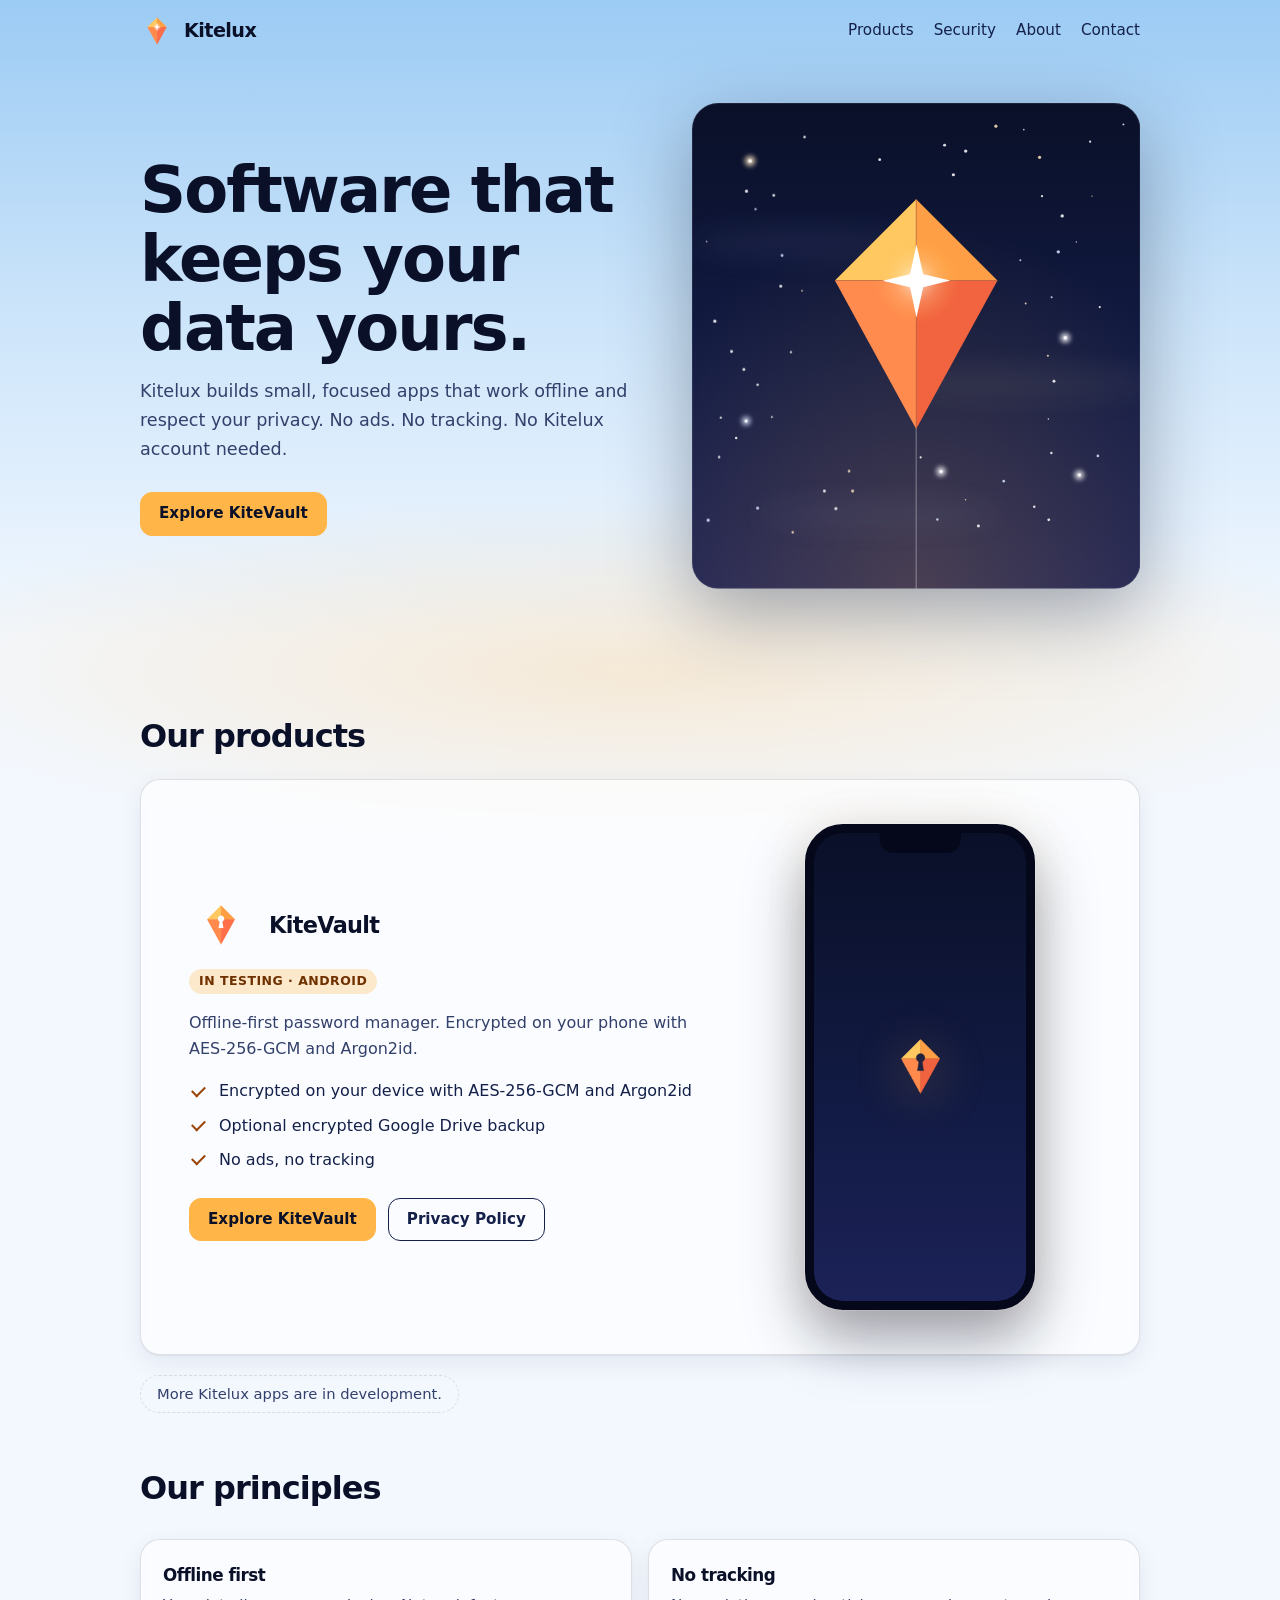
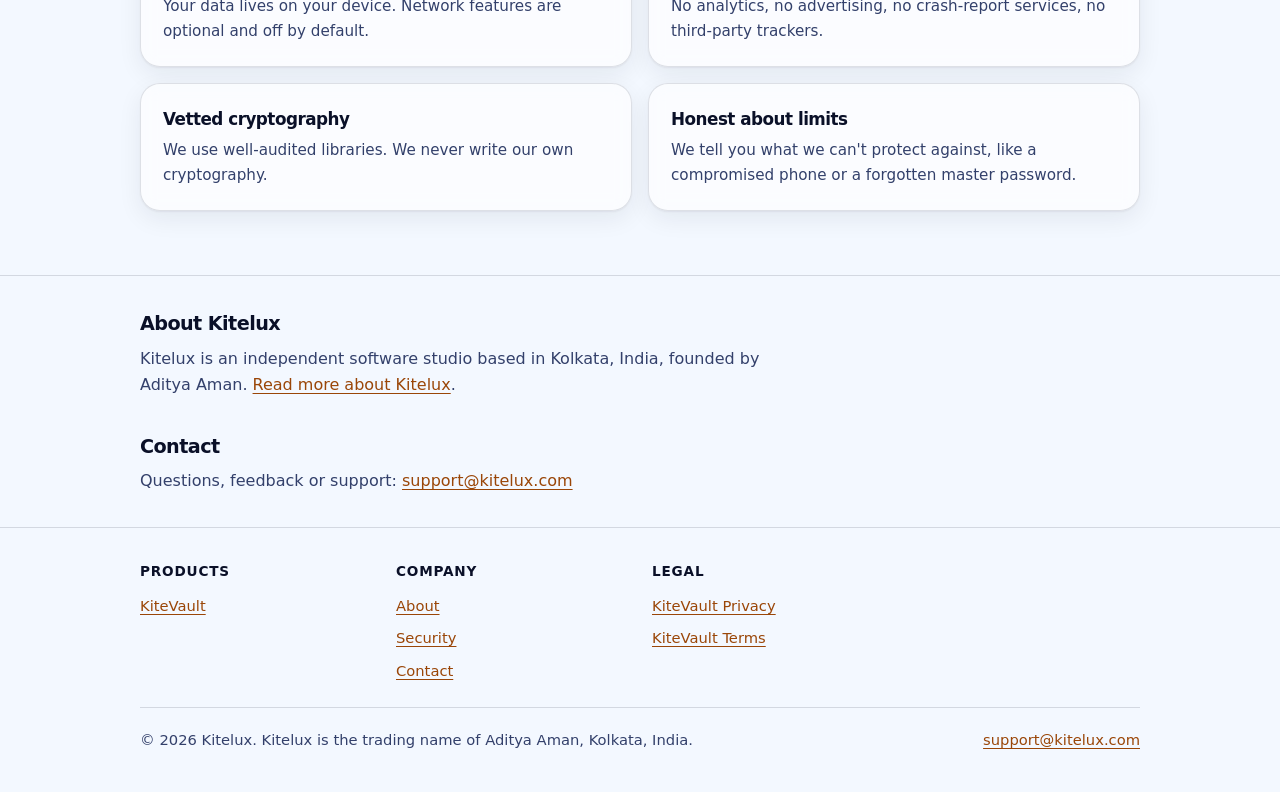
==== commit ded5a961: "Featured KiteVault section with CSS phone frame, scroll reveal, product-page hero Co-Authored-By: Cl" ====
--- a/index.html
+++ b/index.html
@@ -34,6 +34,7 @@
     />
     <meta name="twitter:image" content="https://kitelux.com/assets/og-kitelux.png" />
 
+    <script src="/assets/site.js"></script>
     <link rel="preload" href="/assets/fonts/InterVariable.woff2" as="font" type="font/woff2" crossorigin />
     <link rel="stylesheet" href="/assets/style.css" />
   </head>
@@ -164,13 +165,13 @@
         </div>
       </section>
 
-      <section class="section" id="products" aria-labelledby="products-title">
+      <section class="section reveal" id="products" aria-labelledby="products-title">
         <div class="wrap">
           <div class="section-heading">
             <h2 id="products-title">Our products</h2>
           </div>
-          <div class="cards">
-            <article class="card product-card">
+          <article class="card featured">
+            <div class="featured-body">
               <div class="app-head">
                 <img src="/assets/kitevault-icon.png" alt="" />
                 <h3>KiteVault</h3>
@@ -180,21 +181,35 @@
                 Offline-first password manager. Encrypted on your phone with AES-256-GCM and
                 Argon2id.
               </p>
+              <ul class="points">
+                <li>Encrypted on your device with AES-256-GCM and Argon2id</li>
+                <li>Optional encrypted Google Drive backup</li>
+                <li>No ads, no tracking</li>
+              </ul>
               <div class="links">
-                <a class="btn btn-secondary" href="/vault/">Learn more</a>
+                <a class="btn btn-primary" href="/vault/">Explore KiteVault</a>
                 <a class="btn btn-secondary" href="/vault/privacy/">Privacy Policy</a>
               </div>
-            </article>
-
-            <article class="card card-muted">
-              <h3>More apps in development</h3>
-              <p>We're working on more small, privacy-first apps. Nothing to announce yet.</p>
-            </article>
-          </div>
-        </div>
-      </section>
-
-      <section class="section" aria-labelledby="principles-title">
+            </div>
+            <div class="featured-visual">
+              <div class="phone">
+                <span class="phone-notch" aria-hidden="true"></span>
+                <div class="phone-screen">
+                  <!-- TODO: add real screenshots to assets/screens/ (kitevault-1.png, portrait ~9:19). Until the file exists,
+                       the browser shows the fallback content below (the KiteVault icon). Never draw a fake app UI here.
+                       When the screenshot is added, update aria-label to describe what it shows. -->
+                  <object type="image/png" data="/assets/screens/kitevault-1.png" aria-label="Screenshot of the KiteVault app">
+                    <img class="phone-icon" src="/assets/kitevault-icon.png" alt="KiteVault icon" />
+                  </object>
+                </div>
+              </div>
+            </div>
+          </article>
+          <p class="more-pill">More Kitelux apps are in development.</p>
+        </div>
+      </section>
+
+      <section class="section reveal" aria-labelledby="principles-title">
         <div class="wrap">
           <div class="section-heading">
             <h2 id="principles-title">Our principles</h2>
@@ -223,7 +238,7 @@
         </div>
       </section>
 
-      <section class="strip" aria-labelledby="about-title">
+      <section class="strip reveal" aria-labelledby="about-title">
         <div class="wrap">
           <h2 id="about-title">About Kitelux</h2>
           <p>
@@ -233,7 +248,7 @@
         </div>
       </section>
 
-      <section class="strip" id="contact" aria-labelledby="contact-title">
+      <section class="strip reveal" id="contact" aria-labelledby="contact-title">
         <div class="wrap">
           <h2 id="contact-title">Contact</h2>
           <p>Questions, feedback or support: <a href="mailto:support@kitelux.com">support@kitelux.com</a></p>
--- a/assets/style.css
+++ b/assets/style.css
@@ -543,6 +543,183 @@
   }
 }
 
+/* Featured product (home) and product-page hero: text left, CSS-only phone frame right */
+.featured {
+  display: grid;
+  gap: 32px;
+  align-items: center;
+  grid-template-columns: 1fr;
+}
+
+.card.featured {
+  padding: 28px 24px;
+}
+
+.featured-body p {
+  margin: 0 0 14px;
+  color: var(--text-muted);
+  max-width: 520px;
+}
+
+.featured-body .badge {
+  margin-bottom: 0;
+}
+
+.featured-body .app-head {
+  margin-bottom: 10px;
+}
+
+.featured-body .app-head img {
+  width: 64px;
+  height: 64px;
+}
+
+.featured-body h1,
+.featured-body h3 {
+  margin: 0;
+  font-size: clamp(2rem, 5vw, 2.6rem);
+  line-height: 1.1;
+}
+
+.featured-body .links {
+  margin-top: 8px;
+}
+
+.points {
+  list-style: none;
+  margin: 4px 0 24px;
+  padding: 0;
+  display: grid;
+  gap: 8px;
+}
+
+.points li {
+  position: relative;
+  padding-left: 30px;
+  color: var(--text);
+}
+
+.points li::before {
+  content: '';
+  position: absolute;
+  left: 3px;
+  top: 0.45em;
+  width: 11px;
+  height: 6px;
+  border-left: 2px solid var(--accent);
+  border-bottom: 2px solid var(--accent);
+  transform: rotate(-45deg);
+}
+
+.featured-visual {
+  display: flex;
+  justify-content: center;
+}
+
+/* Phone frame: pure CSS (rounded rectangle + notch). The screen shows a real screenshot, or the icon. */
+.phone {
+  position: relative;
+  width: 100%;
+  max-width: 230px;
+  aspect-ratio: 9 / 19;
+  border-radius: 38px;
+  border: 9px solid #05081a;
+  background: #05081a;
+  box-shadow:
+    0 0 0 1px rgba(255, 255, 255, 0.14),
+    0 28px 60px rgba(10, 16, 40, 0.4),
+    0 0 40px rgba(255, 181, 71, 0.1);
+  overflow: hidden;
+}
+
+.phone-notch {
+  position: absolute;
+  top: 0;
+  left: 50%;
+  z-index: 2;
+  width: 38%;
+  height: 20px;
+  transform: translateX(-50%);
+  background: #05081a;
+  border-radius: 0 0 14px 14px;
+}
+
+.phone-screen {
+  position: absolute;
+  inset: 0;
+  border-radius: 28px;
+  overflow: hidden;
+  background: linear-gradient(180deg, #0a1028 0%, #121b45 60%, #1c2257 100%);
+}
+
+.phone-screen object {
+  display: grid;
+  place-items: center;
+  width: 100%;
+  height: 100%;
+  object-fit: cover;
+}
+
+.phone-screen .phone-icon {
+  width: 42%;
+  height: auto;
+  margin: 0;
+  filter: drop-shadow(0 8px 24px rgba(255, 181, 71, 0.3));
+}
+
+.more-pill {
+  display: inline-block;
+  margin: 20px 0 0;
+  padding: 6px 16px;
+  border: 1px dashed var(--card-border);
+  border-radius: 999px;
+  color: var(--text-muted);
+  font-size: 0.92rem;
+}
+
+@media (min-width: 760px) {
+  .featured {
+    grid-template-columns: 1.2fr 0.8fr;
+    gap: 48px;
+  }
+  .card.featured {
+    padding: 44px 48px;
+  }
+}
+
+/* Product-page hero uses the featured layout without a card */
+.hero-product {
+  text-align: left;
+}
+
+.hero-product .featured-body p {
+  margin-left: 0;
+  margin-right: 0;
+  max-width: 520px;
+}
+
+/* Scroll reveal (only active when /assets/site.js adds .reveal-ready; content is visible without JS
+   and with reduced motion) */
+.reveal-ready .reveal {
+  opacity: 0;
+  transform: translateY(18px);
+  transition:
+    opacity 600ms ease,
+    transform 600ms ease;
+}
+
+.reveal-ready .reveal.is-visible {
+  opacity: 1;
+  transform: none;
+}
+
+@media print {
+  .reveal {
+    opacity: 1 !important;
+    transform: none !important;
+  }
+}
+
 /* Section heading */
 .section-heading {
   margin: 0 0 24px;
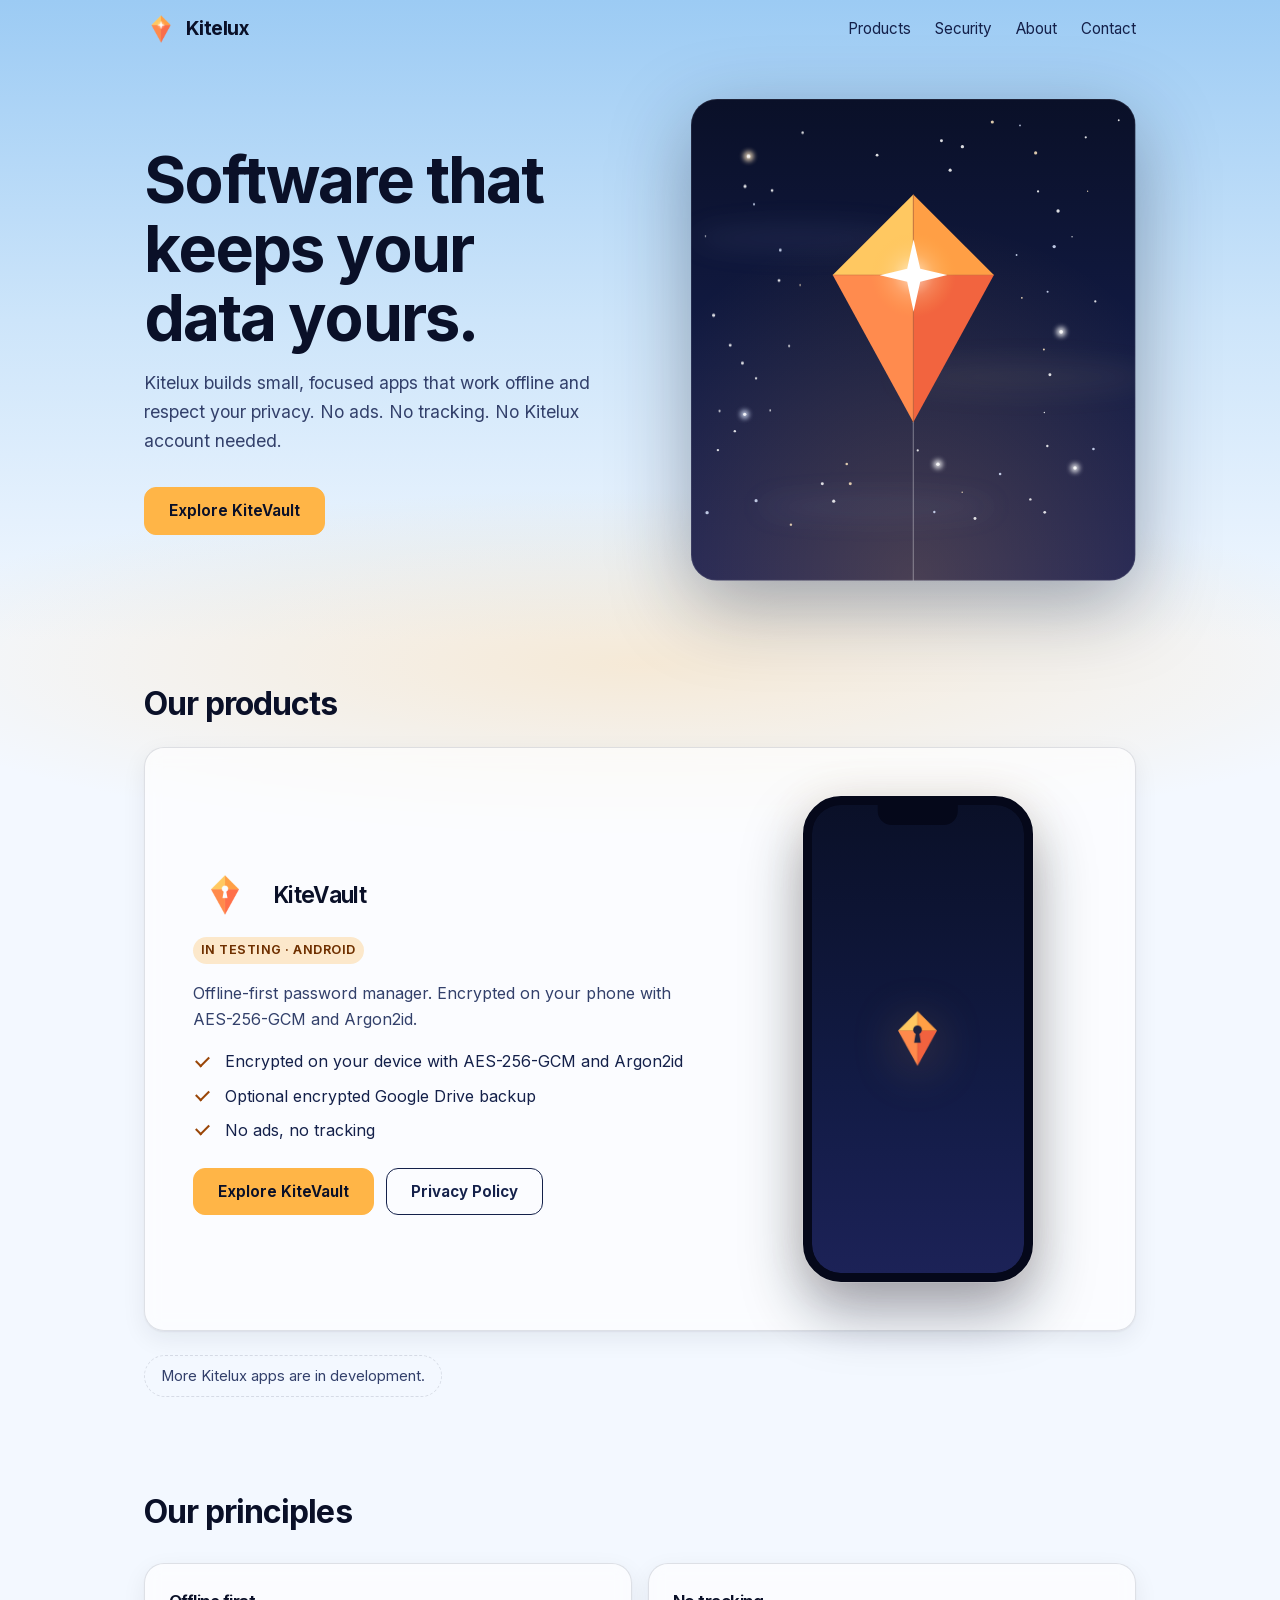
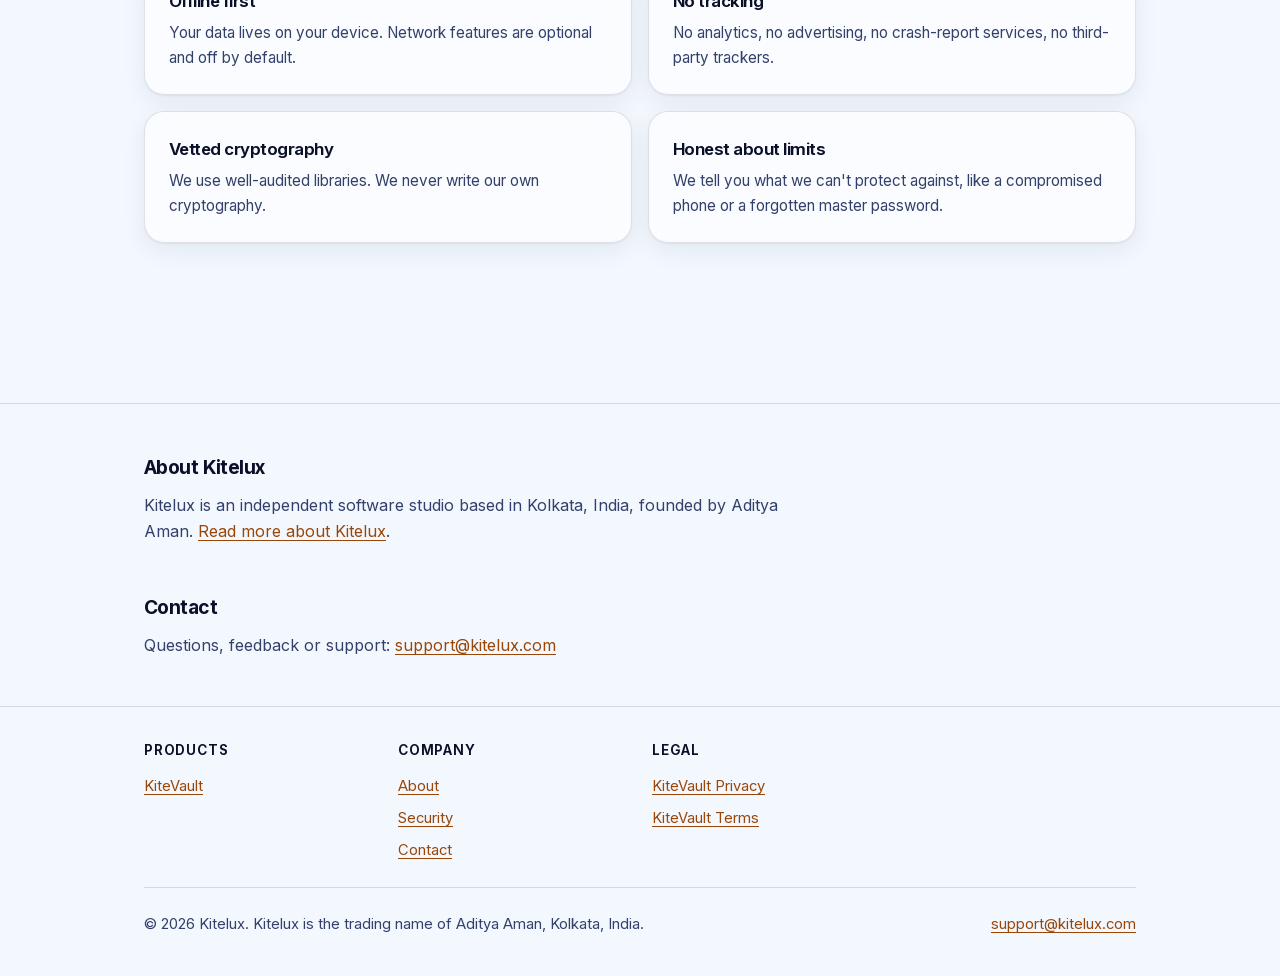
==== commit 3c1e748a: "Night-sky theme, animated hero, featured KiteVault section Co-Authored-By: Claude Sonnet 5.5 <norepl" ====
--- a/index.html
+++ b/index.html
@@ -34,8 +34,8 @@
     />
     <meta name="twitter:image" content="https://kitelux.com/assets/og-kitelux.png" />
 
-    <script src="/assets/site.js"></script>
-    <link rel="preload" href="/assets/fonts/InterVariable.woff2" as="font" type="font/woff2" crossorigin />
+    <script src="/assets/site.js" defer></script>
+    <link rel="preload" href="/assets/fonts/InterVariable-latin.woff2" as="font" type="font/woff2" crossorigin />
     <link rel="stylesheet" href="/assets/style.css" />
   </head>
   <body>
@@ -43,7 +43,7 @@
 
     <header class="site-header">
       <div class="wrap">
-        <a class="brand" href="/"><img src="/assets/kitelux-logo.png" alt="" />Kitelux</a>
+        <a class="brand" href="/"><img src="/assets/kitelux-logo.png" width="34" height="34" alt="" />Kitelux</a>
         <nav class="nav" aria-label="Main">
           <a href="/#products">Products</a>
           <a href="/security/">Security</a>
@@ -173,7 +173,7 @@
           <article class="card featured">
             <div class="featured-body">
               <div class="app-head">
-                <img src="/assets/kitevault-icon.png" alt="" />
+                <img src="/assets/kitevault-icon.png" width="64" height="64" alt="" />
                 <h3>KiteVault</h3>
               </div>
               <p><span class="badge badge-testing">In testing · Android</span></p>
@@ -195,12 +195,12 @@
               <div class="phone">
                 <span class="phone-notch" aria-hidden="true"></span>
                 <div class="phone-screen">
-                  <!-- TODO: add real screenshots to assets/screens/ (kitevault-1.png, portrait ~9:19). Until the file exists,
-                       the browser shows the fallback content below (the KiteVault icon). Never draw a fake app UI here.
-                       When the screenshot is added, update aria-label to describe what it shows. -->
-                  <object type="image/png" data="/assets/screens/kitevault-1.png" aria-label="Screenshot of the KiteVault app">
-                    <img class="phone-icon" src="/assets/kitevault-icon.png" alt="KiteVault icon" />
-                  </object>
+                  <!-- TODO: real screenshots. Add portrait (~9:19) PNGs to assets/screens/ (e.g. kitevault-1.png), then replace the
+                       <img class="phone-icon"> below with:
+                       <img class="phone-shot" src="/assets/screens/kitevault-1.png" width="540" height="1140" alt="DESCRIBE WHAT THE SCREENSHOT SHOWS" />
+                       Until then the frame shows the app icon. Never draw a fake app UI. (Not referenced yet on purpose: a missing
+                       file would log a 404 console error.) -->
+                  <img class="phone-icon" src="/assets/kitevault-icon.png" width="96" height="96" alt="KiteVault icon" />
                 </div>
               </div>
             </div>
--- a/assets/style.css
+++ b/assets/style.css
@@ -28,7 +28,7 @@
 
 @font-face {
   font-family: 'Inter';
-  src: url('/assets/fonts/InterVariable.woff2') format('woff2');
+  src: url('/assets/fonts/InterVariable-latin.woff2') format('woff2');
   font-weight: 100 900;
   font-style: normal;
   font-display: swap;
@@ -40,6 +40,9 @@
   --sky-mid: #cde5fa;
   --bg: #f3f8ff;
   --sky-height: 640px;
+
+  /* Spacing: 8px scale (4px half-step for tiny gaps) */
+  --space-section: 64px; /* vertical padding of a page section: 64px mobile, 96px desktop */
 
   --surface: #ffffff;
   --surface-muted: rgba(14, 22, 48, 0.06);
@@ -200,7 +203,7 @@
   width: 100%;
   max-width: 1040px;
   margin: 0 auto;
-  padding: 0 20px;
+  padding: 0 24px;
 }
 
 .wrap.narrow {
@@ -246,14 +249,14 @@
   align-items: center;
   justify-content: space-between;
   gap: 4px 16px;
-  padding-top: 10px;
-  padding-bottom: 10px;
+  padding-top: 8px;
+  padding-bottom: 8px;
 }
 
 .brand {
   display: inline-flex;
   align-items: center;
-  gap: 10px;
+  gap: 8px;
   color: var(--heading);
   text-decoration: none;
   font-weight: 700;
@@ -270,7 +273,7 @@
 .nav {
   display: flex;
   flex-wrap: wrap;
-  gap: 0 20px;
+  gap: 0 24px;
   font-size: 0.95rem;
 }
 
@@ -314,7 +317,7 @@
 
 .hero {
   color: var(--text);
-  padding: 56px 0 88px;
+  padding: 48px 0 64px;
   text-align: center;
 }
 
@@ -326,7 +329,7 @@
 }
 
 .hero h1 {
-  margin: 0 0 14px;
+  margin: 0 0 16px;
   font-size: clamp(2.4rem, 5vw, 4rem);
   line-height: 1.08;
 }
@@ -342,7 +345,7 @@
    Text left / sky right on desktop; sky above text on mobile. Fixed aspect ratio, so no layout shift. */
 .hero-grid {
   display: grid;
-  gap: 28px;
+  gap: 32px;
   align-items: center;
   grid-template-areas:
     'visual'
@@ -552,11 +555,11 @@
 }
 
 .card.featured {
-  padding: 28px 24px;
+  padding: 32px 24px;
 }
 
 .featured-body p {
-  margin: 0 0 14px;
+  margin: 0 0 16px;
   color: var(--text-muted);
   max-width: 520px;
 }
@@ -566,7 +569,7 @@
 }
 
 .featured-body .app-head {
-  margin-bottom: 10px;
+  margin-bottom: 8px;
 }
 
 .featured-body .app-head img {
@@ -595,7 +598,7 @@
 
 .points li {
   position: relative;
-  padding-left: 30px;
+  padding-left: 32px;
   color: var(--text);
 }
 
@@ -652,9 +655,12 @@
   background: linear-gradient(180deg, #0a1028 0%, #121b45 60%, #1c2257 100%);
 }
 
-.phone-screen object {
+.phone-screen {
   display: grid;
   place-items: center;
+}
+
+.phone-screen .phone-shot {
   width: 100%;
   height: 100%;
   object-fit: cover;
@@ -669,8 +675,8 @@
 
 .more-pill {
   display: inline-block;
-  margin: 20px 0 0;
-  padding: 6px 16px;
+  margin: 24px 0 0;
+  padding: 8px 16px;
   border: 1px dashed var(--card-border);
   border-radius: 999px;
   color: var(--text-muted);
@@ -682,8 +688,11 @@
     grid-template-columns: 1.2fr 0.8fr;
     gap: 48px;
   }
+  .card {
+    padding: 32px;
+  }
   .card.featured {
-    padding: 44px 48px;
+    padding: 48px;
   }
 }
 
@@ -727,7 +736,7 @@
 }
 
 .section-heading h2 {
-  margin: 0 0 6px;
+  margin: 0 0 8px;
   font-size: clamp(1.5rem, 4vw, 2rem);
   line-height: 1.2;
 }
@@ -774,18 +783,18 @@
 
 .cards {
   display: grid;
-  gap: 20px;
+  gap: 24px;
   margin-top: -48px;
   padding-bottom: 56px;
 }
 
 .card {
-  padding: 28px;
+  padding: 24px;
 }
 
 .card h2,
 .card h3 {
-  margin: 0 0 6px;
+  margin: 0 0 8px;
   font-size: 1.4rem;
 }
 
@@ -831,7 +840,7 @@
   letter-spacing: 0.04em;
   text-transform: uppercase;
   line-height: 1.5;
-  padding: 3px 10px;
+  padding: 4px 8px;
   border-radius: 999px;
   margin-bottom: 12px;
 }
@@ -864,7 +873,7 @@
 
 .btn {
   display: inline-block;
-  padding: 10px 18px;
+  padding: 12px 24px;
   border-radius: 12px;
   font-weight: 650;
   font-size: 0.95rem;
@@ -911,7 +920,7 @@
 
 .feature,
 .principle {
-  padding: 22px;
+  padding: 24px;
 }
 
 .feature h3,
@@ -929,7 +938,15 @@
 
 /* Page sections, muted card, text strips */
 .section {
-  padding-top: 56px;
+  padding: var(--space-section) 0;
+}
+
+.section + .section {
+  padding-top: 0; /* neighbouring sections get one 96/64px gap, not two */
+}
+
+.hero + .section {
+  padding-top: 32px; /* the hero already supplies 64px below its content */
 }
 
 .section .cards {
@@ -955,12 +972,12 @@
 }
 
 .hero .hero-actions {
-  margin: 28px auto 0;
+  margin: 32px auto 0;
 }
 
 .strip {
   border-top: 1px solid var(--border);
-  padding: 32px 0;
+  padding: 48px 0;
 }
 
 .strip + .strip {
@@ -969,7 +986,7 @@
 }
 
 .strip h2 {
-  margin: 0 0 6px;
+  margin: 0 0 8px;
   font-size: 1.2rem;
 }
 
@@ -1010,7 +1027,7 @@
 }
 
 .checklist {
-  padding-left: 22px;
+  padding-left: 24px;
 }
 
 .checklist li {
@@ -1040,7 +1057,7 @@
 .doc-head .crumbs {
   font-size: 0.9rem;
   color: var(--text-muted);
-  margin-bottom: 10px;
+  margin-bottom: 8px;
 }
 
 .doc-head .crumbs a {
@@ -1048,7 +1065,7 @@
 }
 
 .doc-head h1 {
-  margin: 0 0 6px;
+  margin: 0 0 8px;
   font-size: clamp(2rem, 5vw, 2.8rem);
   line-height: 1.1;
 }
@@ -1059,14 +1076,14 @@
 }
 
 .doc {
-  padding: 32px 28px;
-  margin: -20px auto 56px;
+  padding: 32px 24px;
+  margin: -24px auto 56px;
   position: relative;
   z-index: 1;
 }
 
 .doc h2 {
-  margin: 36px 0 8px;
+  margin: 40px 0 8px;
   font-size: 1.3rem;
 }
 
@@ -1075,7 +1092,7 @@
 }
 
 .doc h3 {
-  margin: 20px 0 4px;
+  margin: 24px 0 4px;
   font-size: 1.05rem;
 }
 
@@ -1085,23 +1102,23 @@
 }
 
 .doc ul {
-  padding-left: 22px;
+  padding-left: 24px;
 }
 
 .doc li {
-  margin: 6px 0;
+  margin: 8px 0;
 }
 
 .summary {
   background: var(--accent-soft);
   border-radius: 14px;
-  padding: 18px 20px;
-  margin: 0 0 28px;
+  padding: 16px 24px;
+  margin: 0 0 32px;
 }
 
 .summary strong {
   display: block;
-  margin-bottom: 6px;
+  margin-bottom: 8px;
   color: var(--heading);
 }
 
@@ -1112,20 +1129,20 @@
 .toc {
   background: var(--surface-muted);
   border-radius: 14px;
-  padding: 16px 20px;
-  margin: 0 0 28px;
+  padding: 16px 24px;
+  margin: 0 0 32px;
   font-size: 0.95rem;
 }
 
 .toc strong {
   display: block;
-  margin-bottom: 6px;
+  margin-bottom: 8px;
   color: var(--heading);
 }
 
 .toc ol {
   margin: 0;
-  padding-left: 20px;
+  padding-left: 24px;
   columns: 2;
   column-gap: 32px;
 }
@@ -1145,7 +1162,7 @@
 td {
   text-align: left;
   vertical-align: top;
-  padding: 10px 12px;
+  padding: 8px 12px;
   border-bottom: 1px solid var(--border);
 }
 
@@ -1212,7 +1229,7 @@
   justify-content: space-between;
   gap: 8px 24px;
   margin-top: 8px;
-  padding-top: 20px;
+  padding-top: 24px;
   border-top: 1px solid var(--border);
 }
 
@@ -1227,6 +1244,9 @@
 }
 
 @media (min-width: 720px) {
+  :root {
+    --space-section: 96px;
+  }
   .cards {
     grid-template-columns: repeat(2, 1fr);
   }
@@ -1238,7 +1258,7 @@
     grid-template-columns: repeat(2, 1fr);
   }
   .doc {
-    padding: 44px 48px;
+    padding: 48px 48px;
   }
   .footer-cols {
     grid-template-columns: repeat(4, 1fr);
@@ -1257,6 +1277,14 @@
 @media (prefers-reduced-motion: reduce) {
   html {
     scroll-behavior: auto;
+  }
+  /* Header: no scroll-linked fade; just keep it solid so it stays readable over content */
+  .site-header {
+    animation: none;
+    background: var(--header-solid);
+    border-bottom-color: var(--header-border);
+    -webkit-backdrop-filter: blur(12px);
+    backdrop-filter: blur(12px);
   }
   .card,
   .feature,
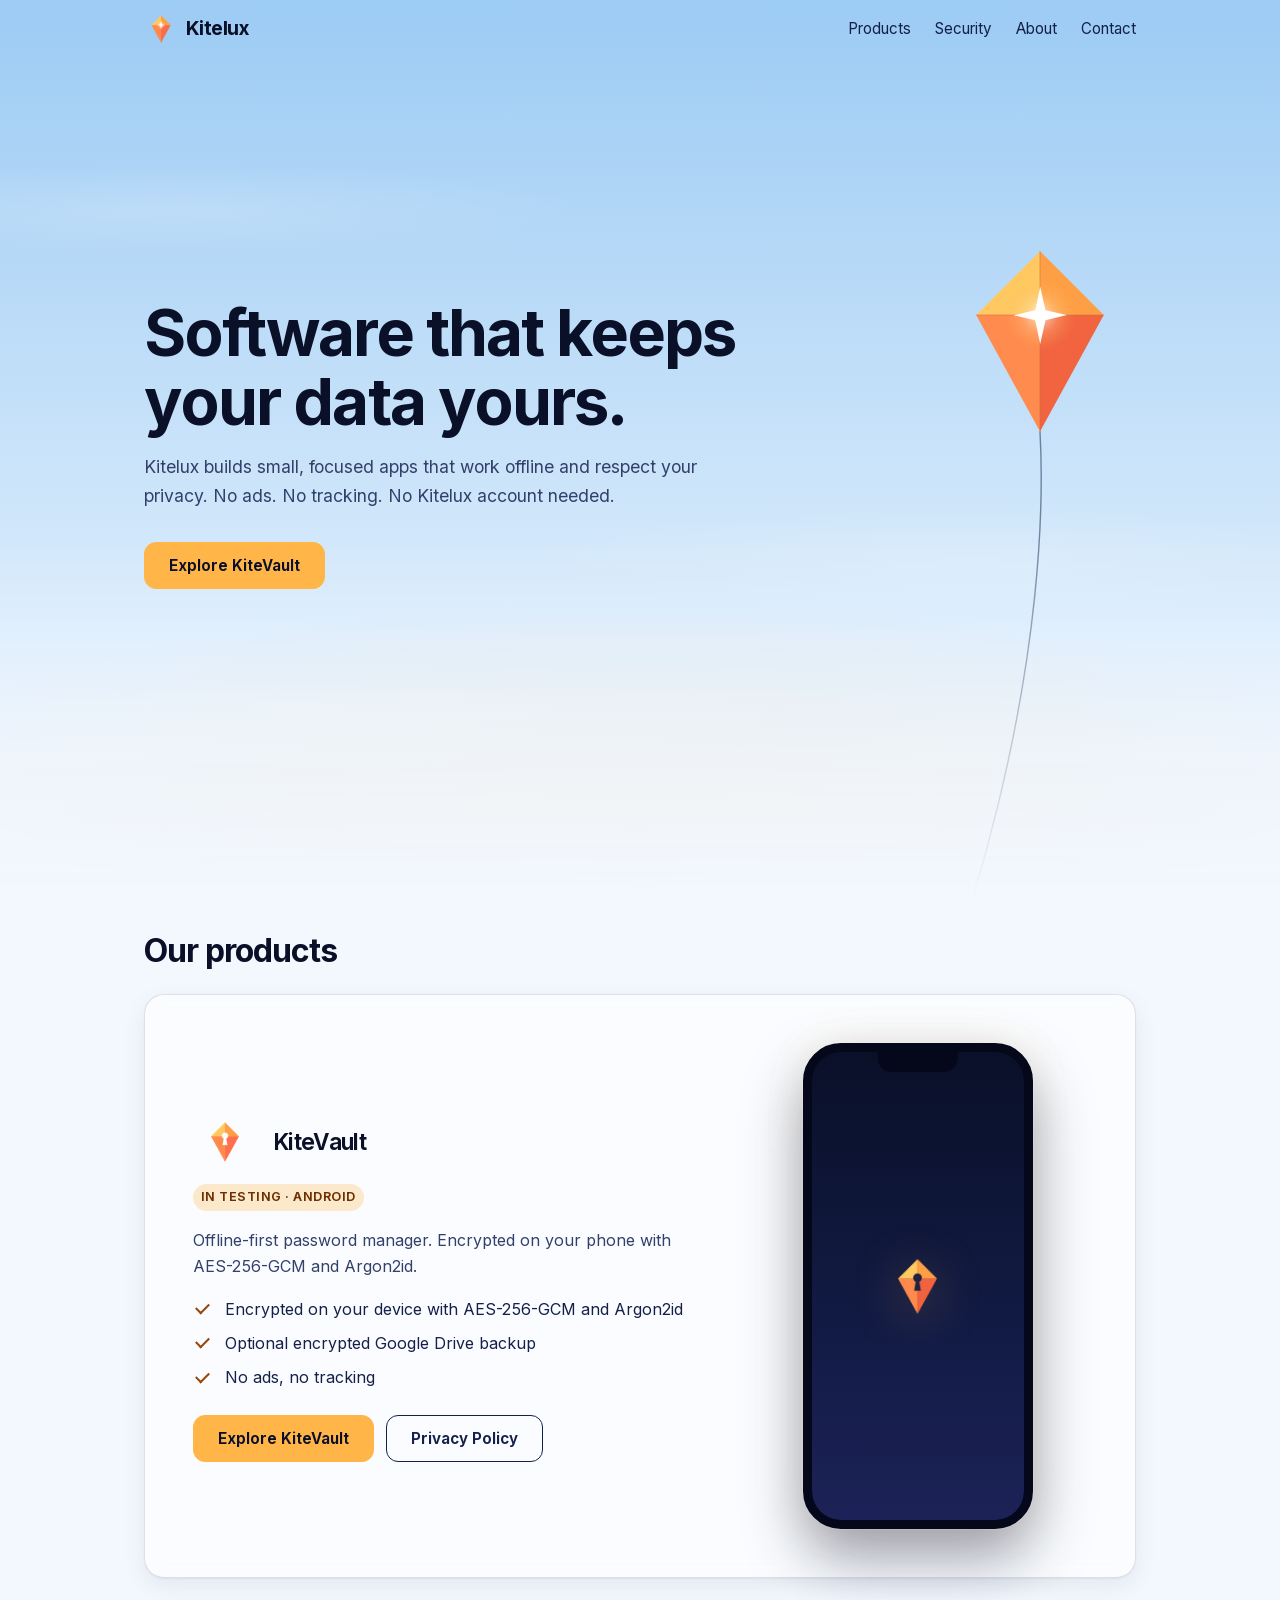
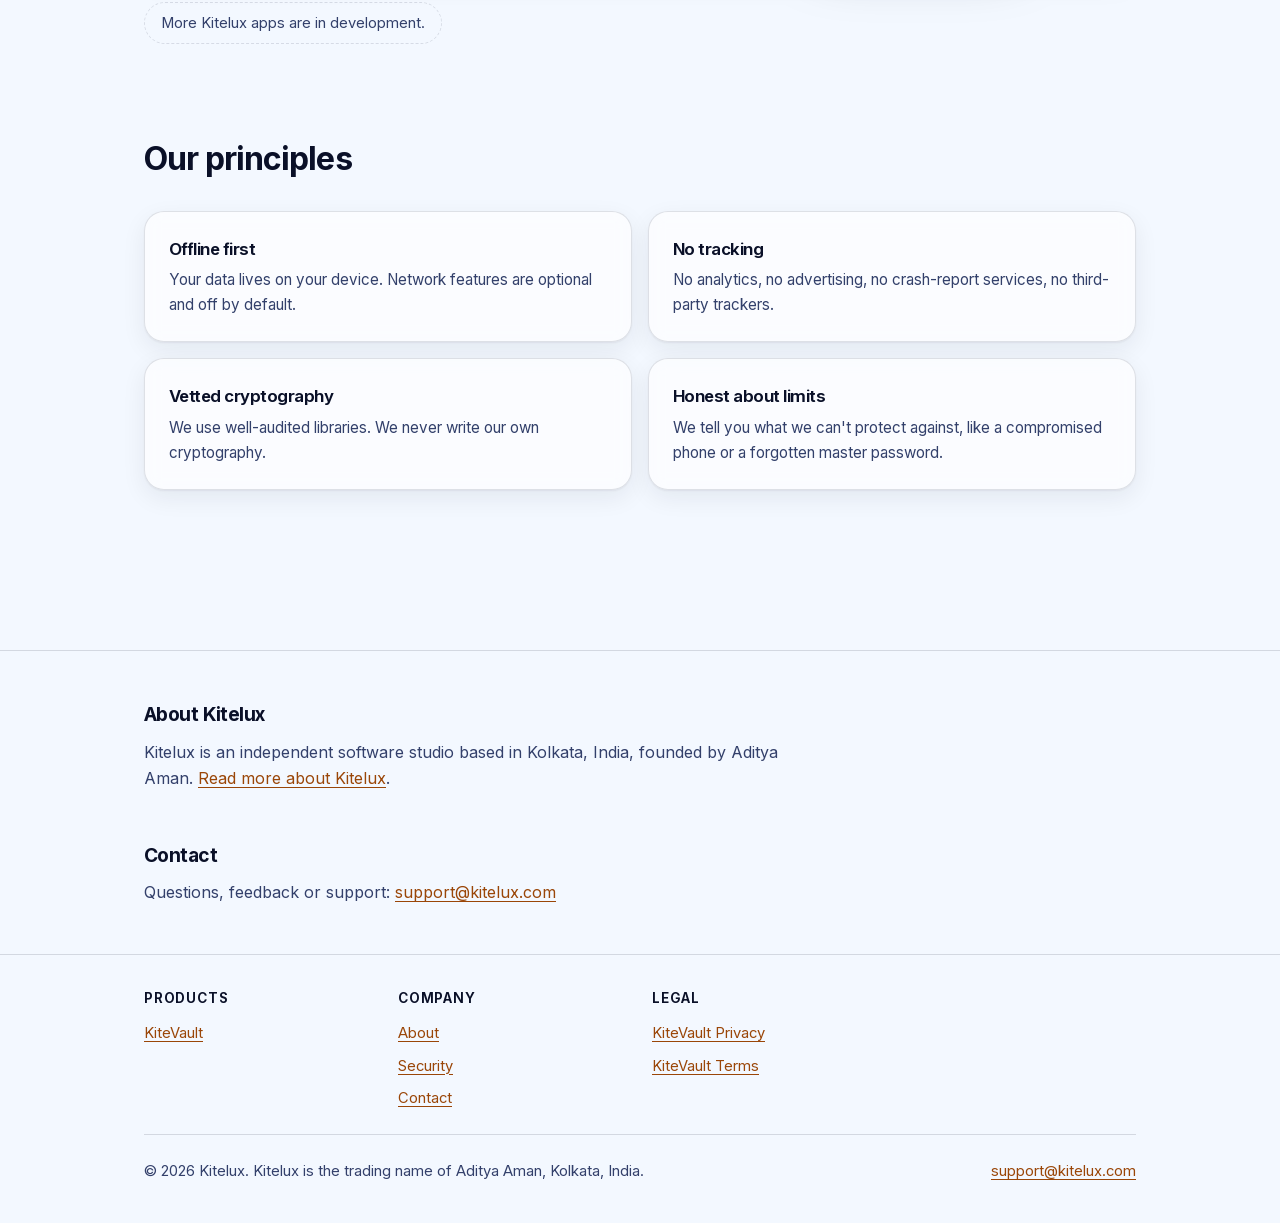
==== commit baee6a87: "Make the animated sky a full-bleed hero background Co-Authored-By: Claude Sonnet 5.5 <noreply@anthro" ====
--- a/index.html
+++ b/index.html
@@ -55,6 +55,155 @@
 
     <main id="main">
       <section class="hero hero-home">
+        <svg class="hero-sky" viewBox="0 0 1600 900" preserveAspectRatio="xMidYMid slice" role="img" aria-label="Illustration of the Kitelux kite flying in a night sky" xmlns="http://www.w3.org/2000/svg">
+<defs>
+<linearGradient id="sky" x1="0" y1="0" x2="0" y2="1"><stop class="s0" offset="0"/><stop class="s1" offset=".55"/><stop class="s2" offset="1"/></linearGradient>
+<radialGradient id="horizon" cx=".5" cy=".5" r=".5"><stop offset="0" stop-color="#ffb547" stop-opacity=".22"/><stop offset="1" stop-color="#ffb547" stop-opacity="0"/></radialGradient>
+<radialGradient id="wg" cx=".5" cy=".5" r=".5"><stop class="wc" offset="0" stop-opacity=".16"/><stop class="wc" offset="1" stop-opacity="0"/></radialGradient>
+<radialGradient id="bs" cx=".5" cy=".5" r=".5"><stop offset="0" stop-color="#fff" stop-opacity=".75"/><stop offset=".35" stop-color="#ffe8c2" stop-opacity=".22"/><stop offset="1" stop-color="#ffe8c2" stop-opacity="0"/></radialGradient>
+<radialGradient id="halo" cx=".5" cy=".5" r=".5"><stop offset="0" stop-color="#fff" stop-opacity=".75"/><stop offset=".5" stop-color="#ffd9a0" stop-opacity=".25"/><stop offset="1" stop-color="#ffb547" stop-opacity="0"/></radialGradient>
+<linearGradient id="tail" gradientUnits="userSpaceOnUse" x1="1130" y1="30" x2="1010" y2="90"><stop offset="0" stop-color="#fff" stop-opacity="0"/><stop offset="1" stop-color="#fff"/></linearGradient>
+</defs>
+<rect width="1600" height="900" fill="url(#sky)"/>
+<ellipse cx="800" cy="900" rx="950" ry="300" fill="url(#horizon)"/>
+<g class="wisps">
+<ellipse class="wisp w1" cx="330" cy="210" rx="420" ry="46" fill="url(#wg)"/>
+<ellipse class="wisp w2" cx="1130" cy="560" rx="460" ry="52" fill="url(#wg)"/>
+<ellipse class="wisp w3" cx="560" cy="720" rx="440" ry="42" fill="url(#wg)"/>
+</g>
+<g class="stars">
+<circle cx="1476.9" cy="677.2" r="0.8" fill="#ffffff"/>
+<circle cx="1269.9" cy="696.9" r="0.8" fill="#ffffff"/>
+<circle cx="807.8" cy="589.2" r="0.7" fill="#ffffff"/>
+<circle cx="838.3" cy="507.8" r="1.7" fill="#dbe6ff"/>
+<circle cx="212.9" cy="548" r="1.7" fill="#ffe8c2"/>
+<circle cx="1477.7" cy="363.2" r="1.8" fill="#ffffff"/>
+<circle cx="408.4" cy="730" r="1.7" fill="#ffffff"/>
+<circle cx="1006" cy="614.5" r="1.3" fill="#ffffff"/>
+<circle cx="1452.2" cy="597.1" r="1.3" fill="#dbe6ff"/>
+<circle cx="666.4" cy="216" r="0.7" fill="#ffe8c2"/>
+<circle cx="1071.3" cy="452.9" r="0.7" fill="#ffffff"/>
+<circle cx="207.2" cy="605.3" r="1.3" fill="#ffffff"/>
+<circle cx="1310.5" cy="573.3" r="0.7" fill="#ffffff"/>
+<circle cx="522" cy="311.1" r="1.2" fill="#dbe6ff"/>
+<circle cx="458.1" cy="682.5" r="1.7" fill="#ffe8c2"/>
+<circle cx="536.6" cy="418.1" r="0.9" fill="#ffffff"/>
+<circle cx="447.1" cy="807.9" r="1" fill="#ffffff"/>
+<circle cx="1346.3" cy="760.7" r="0.9" fill="#ffffff"/>
+<circle cx="286.8" cy="684.4" r="1.1" fill="#dbe6ff"/>
+<circle cx="1408.4" cy="569.5" r="0.6" fill="#ffe8c2"/>
+<circle cx="323.4" cy="799.4" r="1.7" fill="#ffffff"/>
+<circle cx="1205.5" cy="516.2" r="1.5" fill="#ffffff"/>
+<circle cx="374.6" cy="825.2" r="1.4" fill="#ffffff"/>
+<circle cx="650.3" cy="175.6" r="1.8" fill="#dbe6ff"/>
+<circle cx="627.3" cy="674.7" r="1.1" fill="#ffe8c2"/>
+<circle cx="975.8" cy="500.7" r="1.3" fill="#ffffff"/>
+<circle cx="1037.6" cy="150.8" r="1.3" fill="#ffffff"/>
+<circle cx="118.4" cy="598.9" r="1.7" fill="#ffffff"/>
+<circle cx="1558.7" cy="731.9" r="1.2" fill="#dbe6ff"/>
+<circle cx="475.1" cy="144.3" r="1.2" fill="#ffe8c2"/>
+<circle cx="815.4" cy="675.3" r="1.4" fill="#ffffff"/>
+<circle cx="1204.5" cy="705.4" r="1.3" fill="#ffffff"/>
+<circle cx="407.8" cy="376.1" r="1" fill="#ffffff"/>
+<circle cx="1315.7" cy="455.5" r="1.8" fill="#dbe6ff"/>
+<circle cx="1548.7" cy="787.7" r="0.6" fill="#ffe8c2"/>
+<circle cx="110.9" cy="392.1" r="1.5" fill="#ffffff"/>
+<circle cx="1411.5" cy="685.5" r="1.3" fill="#ffffff"/>
+<circle cx="1340.9" cy="132.8" r="1" fill="#ffffff"/>
+<circle cx="899.5" cy="75.6" r="1.8" fill="#dbe6ff"/>
+<circle cx="715.5" cy="524.6" r="1" fill="#ffe8c2"/>
+<circle cx="1153.7" cy="680.3" r="0.8" fill="#ffffff"/>
+<circle cx="365.9" cy="496.2" r="1" fill="#ffffff"/>
+<circle cx="528.1" cy="227.6" r="1.5" fill="#ffffff"/>
+<circle cx="1356.4" cy="655.9" r="1.2" fill="#dbe6ff"/>
+<circle cx="361.7" cy="364.9" r="1.5" fill="#ffe8c2"/>
+<circle cx="858.5" cy="638.5" r="1" fill="#ffffff"/>
+<circle cx="742.4" cy="729.4" r="1.5" fill="#ffffff"/>
+<circle cx="827.8" cy="771" r="1.4" fill="#ffffff"/>
+<circle cx="897.9" cy="577.3" r="1.7" fill="#dbe6ff"/>
+<circle cx="533.5" cy="577.4" r="1.1" fill="#ffe8c2"/>
+<circle cx="1550.6" cy="622.5" r="1.6" fill="#ffffff"/>
+<circle cx="414.5" cy="259.7" r="1.3" fill="#ffffff"/>
+<circle cx="179.3" cy="368.8" r="1.6" fill="#ffffff"/>
+<circle cx="997.7" cy="439.2" r="1.5" fill="#dbe6ff"/>
+<circle cx="1507.5" cy="134.9" r="1.1" fill="#ffe8c2"/>
+<circle cx="725.1" cy="665.7" r="1.8" fill="#ffffff"/>
+<circle cx="1241.6" cy="595.9" r="1.7" fill="#ffffff"/>
+<circle cx="292.5" cy="594.8" r="1.4" fill="#ffffff"/>
+<circle cx="1079.2" cy="152.2" r="0.9" fill="#dbe6ff"/>
+<circle cx="1530.5" cy="688.5" r="0.6" fill="#ffe8c2"/>
+<circle cx="1499.7" cy="504.8" r="0.7" fill="#ffffff"/>
+<circle cx="1495.3" cy="35.3" r="1.5" fill="#ffffff"/>
+<circle cx="280.4" cy="397.3" r="0.8" fill="#ffffff"/>
+<circle cx="815.3" cy="129.2" r="1.1" fill="#dbe6ff"/>
+<circle cx="675.4" cy="514.5" r="1" fill="#ffe8c2"/>
+<circle cx="914.1" cy="531.1" r="0.7" fill="#ffffff"/>
+<circle cx="902" cy="433.2" r="1.4" fill="#ffffff"/>
+<circle cx="398.5" cy="451.6" r="1" fill="#ffffff"/>
+<circle cx="1497.9" cy="453.1" r="1.5" fill="#dbe6ff"/>
+<circle cx="1287.9" cy="773.6" r="1.5" fill="#ffe8c2"/>
+<circle cx="1152.4" cy="48.7" r="0.8" fill="#ffffff"/>
+<circle cx="1157.9" cy="535.8" r="1.2" fill="#ffffff"/>
+<circle cx="1394.7" cy="199.3" r="1.4" fill="#ffffff"/>
+<circle cx="1362.3" cy="524.9" r="1.4" fill="#dbe6ff"/>
+<circle cx="890.9" cy="148.7" r="1.8" fill="#ffe8c2"/>
+<circle cx="917.2" cy="296.9" r="1.6" fill="#ffffff"/>
+<circle cx="549.7" cy="692.8" r="1.2" fill="#ffffff"/>
+<circle cx="1490.8" cy="218.7" r="1.7" fill="#ffffff"/>
+<circle cx="551.9" cy="806" r="1.2" fill="#dbe6ff"/>
+<circle cx="385.5" cy="193.5" r="0.7" fill="#ffe8c2"/>
+<circle cx="1520.6" cy="331.8" r="1.6" fill="#ffffff"/>
+<circle cx="147" cy="148" r="1.5" fill="#ffffff"/>
+<circle cx="349.4" cy="213.3" r="1.5" fill="#ffffff"/>
+<circle cx="995.2" cy="381.1" r="1.6" fill="#dbe6ff"/>
+<circle cx="626.9" cy="139.3" r="1.4" fill="#ffe8c2"/>
+<circle cx="511.7" cy="711.8" r="1.8" fill="#ffffff"/>
+<circle cx="650.5" cy="322.2" r="1.5" fill="#ffffff"/>
+<circle cx="1013.8" cy="208.1" r="1.1" fill="#ffffff"/>
+<circle cx="948.6" cy="173.7" r="1.4" fill="#dbe6ff"/>
+<circle cx="1072.2" cy="396.1" r="0.9" fill="#ffe8c2"/>
+<circle cx="987.6" cy="179.8" r="1.3" fill="#ffffff"/>
+<circle cx="576" cy="635.3" r="0.7" fill="#ffffff"/>
+<circle cx="780.1" cy="808.7" r="1.5" fill="#ffffff"/>
+<circle cx="943" cy="625.6" r="1.5" fill="#dbe6ff"/>
+<circle cx="588.4" cy="80.3" r="0.8" fill="#ffe8c2"/>
+<circle cx="120.8" cy="347.1" r="1.1" fill="#ffffff"/>
+<circle cx="313.7" cy="510" r="1.1" fill="#ffffff"/>
+<circle cx="1434.9" cy="812.2" r="1.2" fill="#ffffff"/>
+<circle cx="1261.4" cy="658.8" r="1.4" fill="#dbe6ff"/>
+<circle cx="411.1" cy="28.7" r="1.3" fill="#ffe8c2"/>
+<circle cx="971.2" cy="252.1" r="1.2" fill="#ffffff"/>
+<circle cx="132.4" cy="255.8" r="1.4" fill="#ffffff"/>
+<circle cx="1130" cy="507.3" r="1.5" fill="#ffffff"/>
+<circle cx="594.6" cy="173.8" r="0.6" fill="#dbe6ff"/>
+<circle cx="976.8" cy="589.3" r="1.4" fill="#ffe8c2"/>
+<circle cx="424.5" cy="300.5" r="1.5" fill="#ffffff"/>
+<circle cx="298.5" cy="214.2" r="0.8" fill="#ffffff"/>
+<circle cx="1583.6" cy="168.6" r="1.6" fill="#ffffff"/>
+<circle cx="1018.3" cy="530.2" r="1.3" fill="#dbe6ff"/>
+<circle cx="180.6" cy="525.6" r="0.9" fill="#ffe8c2"/>
+</g>
+<g class="stars stars-big">
+<g><circle cx="192.4" cy="172.1" r="13.3" fill="url(#bs)"/><circle cx="192.4" cy="172.1" r="1.9" fill="#fff"/></g>
+<g><circle cx="1523.9" cy="584.1" r="12.6" fill="url(#bs)"/><circle cx="1523.9" cy="584.1" r="1.8" fill="#fff"/></g>
+<g><circle cx="435.8" cy="536" r="15.4" fill="url(#bs)"/><circle cx="435.8" cy="536" r="2.2" fill="#fff"/></g>
+<g><circle cx="1358.2" cy="222.9" r="13.3" fill="url(#bs)"/><circle cx="1358.2" cy="222.9" r="1.9" fill="#fff"/></g>
+<g><circle cx="599.6" cy="123.6" r="13.3" fill="url(#bs)"/><circle cx="599.6" cy="123.6" r="1.9" fill="#fff"/></g>
+<g><circle cx="768.3" cy="684.9" r="16.1" fill="url(#bs)"/><circle cx="768.3" cy="684.9" r="2.3" fill="#fff"/></g>
+</g>
+<g class="shoot"><line x1="1130" y1="30" x2="1010" y2="90" stroke="url(#tail)" stroke-width="2" stroke-linecap="round"/></g>
+<g class="kite-pos">
+<path class="string" d="M0 116.6 C10 300 -40 640 -250 1000" fill="none" stroke-width="1.4" stroke-linecap="round"/>
+<g class="kite">
+<path d="M0 -63.8 L-63.8 0 L0 0Z" fill="#ffc861"/>
+<path d="M0 -63.8 L63.8 0 L0 0Z" fill="#ff9f45"/>
+<path d="M-63.8 0 L0 0 L0 116.6Z" fill="#ff8b4e"/>
+<path d="M63.8 0 L0 0 L0 116.6Z" fill="#f2643f"/>
+<path d="M0 -63.8 L0 116.6 M-63.8 0 L63.8 0" fill="none" stroke="#c9703f" stroke-opacity=".55" stroke-width="1"/>
+<g class="sparkle"><circle r="36" fill="url(#halo)"/><path d="M0.2 -28.2 L5.5 -4.8 L26.8 0 L5.5 5.3 L0.2 29 L-4.8 5.3 L-26.4 0.2 L-4.8 -4.8Z" fill="#fff"/></g>
+</g>
+</g>
+</svg>
         <div class="wrap hero-grid">
           <div class="hero-copy">
             <h1>Software that keeps your data yours.</h1>
@@ -65,102 +214,6 @@
             <p class="hero-actions">
               <a class="btn btn-primary" href="/vault/">Explore KiteVault</a>
             </p>
-          </div>
-          <div class="hero-visual">
-<svg class="hero-sky" viewBox="0 0 480 520" width="480" height="520" role="img" aria-label="Illustration of the Kitelux kite flying in a night sky" xmlns="http://www.w3.org/2000/svg">
-<defs>
-<linearGradient id="sky" x1="0" y1="0" x2="0" y2="1"><stop offset="0" stop-color="#0a1028"/><stop offset=".55" stop-color="#121b45"/><stop offset="1" stop-color="#1c2257"/></linearGradient>
-<radialGradient id="horizon" cx=".5" cy="1" r=".75"><stop offset="0" stop-color="#ffb547" stop-opacity=".2"/><stop offset="1" stop-color="#ffb547" stop-opacity="0"/></radialGradient>
-<radialGradient id="halo" cx=".5" cy=".5" r=".5"><stop offset="0" stop-color="#fff" stop-opacity=".75"/><stop offset=".5" stop-color="#ffd9a0" stop-opacity=".25"/><stop offset="1" stop-color="#ffb547" stop-opacity="0"/></radialGradient>
-<linearGradient id="tail" gradientUnits="userSpaceOnUse" x1="40" y1="40" x2="116" y2="78"><stop offset="0" stop-color="#fff" stop-opacity="0"/><stop offset="1" stop-color="#fff"/></linearGradient>
-<filter id="glow" x="-200%" y="-200%" width="500%" height="500%"><feGaussianBlur stdDeviation="3"/></filter>
-<filter id="wisp" x="-50%" y="-100%" width="200%" height="300%"><feGaussianBlur stdDeviation="14"/></filter>
-<clipPath id="frame"><rect width="480" height="520" rx="28"/></clipPath>
-</defs>
-<g clip-path="url(#frame)">
-<rect width="480" height="520" fill="url(#sky)"/>
-<rect width="480" height="520" fill="url(#horizon)"/>
-<g class="wisps" filter="url(#wisp)">
-<ellipse class="wisp w1" cx="120" cy="150" rx="120" ry="16" fill="#b9c6ff" opacity=".07"/>
-<ellipse class="wisp w2" cx="360" cy="300" rx="140" ry="18" fill="#ffd9a0" opacity=".06"/>
-<ellipse class="wisp w3" cx="200" cy="440" rx="130" ry="14" fill="#b9c6ff" opacity=".06"/>
-</g>
-<g class="stars">
-<circle cx="47.3" cy="358.6" r="1.3" fill="#ffffff"/>
-<circle cx="461.8" cy="22.9" r="1" fill="#ffffff"/>
-<circle cx="270.4" cy="45.1" r="1.6" fill="#ffffff"/>
-<circle cx="68" cy="113.6" r="1.2" fill="#dbe6ff"/>
-<circle cx="372.1" cy="58.2" r="1.7" fill="#ffe8c2"/>
-<circle cx="70.2" cy="301.5" r="1.3" fill="#ffffff"/>
-<circle cx="85.5" cy="336.1" r="1" fill="#ffffff"/>
-<circle cx="24.4" cy="233.5" r="1.8" fill="#ffffff"/>
-<circle cx="385" cy="208" r="1.1" fill="#dbe6ff"/>
-<circle cx="117.8" cy="200.8" r="0.9" fill="#ffe8c2"/>
-<circle cx="15.6" cy="148.1" r="0.8" fill="#ffffff"/>
-<circle cx="436.5" cy="218.5" r="1.2" fill="#ffffff"/>
-<circle cx="55.5" cy="285.2" r="1.6" fill="#ffffff"/>
-<circle cx="96.4" cy="163.2" r="1.5" fill="#dbe6ff"/>
-<circle cx="171.9" cy="415.4" r="1.6" fill="#ffe8c2"/>
-<circle cx="30.8" cy="336.8" r="1.2" fill="#ffffff"/>
-<circle cx="42.3" cy="265.9" r="1.6" fill="#ffffff"/>
-<circle cx="381.5" cy="338.4" r="0.8" fill="#ffffff"/>
-<circle cx="70.2" cy="433.6" r="1.7" fill="#dbe6ff"/>
-<circle cx="325.3" cy="24.8" r="1.7" fill="#ffe8c2"/>
-<circle cx="366.4" cy="432.3" r="1.3" fill="#ffffff"/>
-<circle cx="384.7" cy="374.6" r="1.3" fill="#ffffff"/>
-<circle cx="306.6" cy="452.9" r="1.6" fill="#ffffff"/>
-<circle cx="434.5" cy="377.8" r="1.4" fill="#dbe6ff"/>
-<circle cx="107.8" cy="459.5" r="1.3" fill="#ffe8c2"/>
-<circle cx="411.4" cy="148.7" r="0.7" fill="#ffffff"/>
-<circle cx="387.5" cy="297.8" r="1.6" fill="#ffffff"/>
-<circle cx="58.3" cy="94.3" r="1.7" fill="#ffffff"/>
-<circle cx="351.5" cy="168.4" r="1" fill="#dbe6ff"/>
-<circle cx="168.1" cy="394.1" r="1.4" fill="#ffe8c2"/>
-<circle cx="29" cy="379" r="1.3" fill="#ffffff"/>
-<circle cx="141.7" cy="415.3" r="1.6" fill="#ffffff"/>
-<circle cx="244.8" cy="379.4" r="1.2" fill="#ffffff"/>
-<circle cx="392.1" cy="159.3" r="1.8" fill="#dbe6ff"/>
-<circle cx="357.2" cy="214.7" r="1" fill="#ffe8c2"/>
-<circle cx="200.9" cy="60.7" r="1.5" fill="#ffffff"/>
-<circle cx="374.7" cy="99.8" r="1.2" fill="#ffffff"/>
-<circle cx="95" cy="196" r="1.6" fill="#ffffff"/>
-<circle cx="333.7" cy="404.8" r="1.4" fill="#dbe6ff"/>
-<circle cx="381" cy="270.5" r="1.1" fill="#ffe8c2"/>
-<circle cx="120.5" cy="36.3" r="1.3" fill="#ffffff"/>
-<circle cx="396.3" cy="120.9" r="1.8" fill="#ffffff"/>
-<circle cx="426.2" cy="41.4" r="1.2" fill="#ffffff"/>
-<circle cx="17.3" cy="446.6" r="1.8" fill="#dbe6ff"/>
-<circle cx="428.2" cy="99.6" r="0.7" fill="#ffe8c2"/>
-<circle cx="279.8" cy="76.8" r="1.7" fill="#ffffff"/>
-<circle cx="154" cy="434.1" r="1.7" fill="#ffffff"/>
-<circle cx="381.9" cy="446.2" r="1.5" fill="#ffffff"/>
-<circle cx="355.2" cy="28.5" r="0.9" fill="#dbe6ff"/>
-<circle cx="292.8" cy="424.6" r="0.8" fill="#ffe8c2"/>
-<circle cx="293" cy="51.5" r="1.8" fill="#ffffff"/>
-<circle cx="105.9" cy="266.7" r="1.2" fill="#ffffff"/>
-<circle cx="87.5" cy="98.8" r="1.5" fill="#ffffff"/>
-<circle cx="262.7" cy="445.9" r="1.3" fill="#dbe6ff"/>
-</g>
-<g class="stars stars-big">
-<g><circle cx="266.6" cy="394.4" r="4.9" fill="#ffffff" filter="url(#glow)"/><circle cx="266.6" cy="394.4" r="1.9" fill="#fff"/></g>
-<g><circle cx="57.9" cy="340.4" r="4.7" fill="#dbe6ff" filter="url(#glow)"/><circle cx="57.9" cy="340.4" r="1.8" fill="#fff"/></g>
-<g><circle cx="414.6" cy="398.3" r="4.9" fill="#ffffff" filter="url(#glow)"/><circle cx="414.6" cy="398.3" r="1.9" fill="#fff"/></g>
-<g><circle cx="399.6" cy="251.4" r="5.2" fill="#ffffff" filter="url(#glow)"/><circle cx="399.6" cy="251.4" r="2" fill="#fff"/></g>
-<g><circle cx="62.1" cy="61.9" r="5.5" fill="#ffe8c2" filter="url(#glow)"/><circle cx="62.1" cy="61.9" r="2.1" fill="#fff"/></g>
-</g>
-<g class="shoot"><line x1="40" y1="40" x2="116" y2="78" stroke="url(#tail)" stroke-width="1.6" stroke-linecap="round"/></g>
-<path class="string" d="M240 349 C240 410 240 480 240 560" fill="none" stroke="rgba(255,255,255,0.35)" stroke-width="1.2" stroke-linecap="round"/>
-<g class="kite">
-<path d="M240 103 L153 190 L240 190Z" fill="#ffc861"/>
-<path d="M240 103 L327 190 L240 190Z" fill="#ff9f45"/>
-<path d="M153 190 L240 190 L240 349Z" fill="#ff8b4e"/>
-<path d="M327 190 L240 190 L240 349Z" fill="#f2643f"/>
-<path d="M240 103 L240 349 M153 190 L327 190" fill="none" stroke="#c9703f" stroke-opacity=".55" stroke-width="1.3"/>
-<g class="sparkle"><circle cx="240" cy="190" r="46" fill="url(#halo)"/><path d="M240.3 151.6 L247.5 183.4 L276.6 190 L247.5 197.2 L240.3 229.6 L233.4 197.2 L204 190.3 L233.4 183.4Z" fill="#fff"/></g>
-</g>
-</g>
-<rect x=".5" y=".5" width="479" height="519" rx="27.5" fill="none" stroke="#fff" stroke-opacity=".1"/>
-</svg>
           </div>
         </div>
       </section>
--- a/assets/style.css
+++ b/assets/style.css
@@ -34,6 +34,17 @@
   font-display: swap;
 }
 
+/* Metric-matched fallback: while Inter loads, text is laid out almost exactly like Inter,
+   so the swap causes no layout shift. */
+@font-face {
+  font-family: 'Inter Fallback';
+  src: local('Arial'), local('Liberation Sans'), local('Helvetica');
+  size-adjust: 107.12%;
+  ascent-override: 90.44%;
+  descent-override: 22.52%;
+  line-gap-override: 0%;
+}
+
 /* Day sky (light) */
 :root {
   --sky-top: #9ccbf4;
@@ -80,7 +91,7 @@
   --badge-soon-bg: rgba(14, 22, 48, 0.08);
   --badge-soon-fg: #33406b;
 
-  --font-sans: 'Inter', system-ui, -apple-system, 'Segoe UI', Roboto, 'Helvetica Neue', Arial, sans-serif;
+  --font-sans: 'Inter', 'Inter Fallback', system-ui, -apple-system, 'Segoe UI', Roboto, 'Helvetica Neue', Arial, sans-serif;
 }
 
 /* Night sky (dark) */
@@ -341,59 +352,150 @@
   font-size: 1.1rem;
 }
 
-/* Home hero: text + animated night-sky illustration (inline SVG in index.html, CSS-only animation).
-   Text left / sky right on desktop; sky above text on mobile. Fixed aspect ratio, so no layout shift. */
-.hero-grid {
-  display: grid;
-  gap: 32px;
+/* Home hero: full-bleed animated sky (inline SVG, CSS-only animation) behind the text.
+   The SVG covers the whole hero (incl. behind the transparent header) and scales with
+   preserveAspectRatio="xMidYMid slice", so there are never empty bands. */
+:root {
+  --header-h: 59px; /* measured height of the sticky header; two rows on narrow phones */
+  --shade: transparent;
+  --wisp: #ffffff;
+  --string: rgba(20, 32, 74, 0.5);
+}
+
+@media (max-width: 459px) {
+  :root {
+    --header-h: 104px;
+  }
+}
+
+@media (prefers-color-scheme: dark) {
+  :root {
+    --shade: rgba(10, 16, 40, 0.7);
+    --wisp: #b9c6ff;
+    --string: rgba(255, 255, 255, 0.35);
+  }
+}
+
+.hero-home {
+  position: relative;
+  isolation: isolate;
+  display: flex;
   align-items: center;
-  grid-template-areas:
-    'visual'
-    'copy';
-}
-
-.hero-copy {
-  grid-area: copy;
-}
-
-.hero-visual {
-  grid-area: visual;
-  width: 100%;
-  max-width: 340px;
-  justify-self: center;
+  min-height: 100svh;
+  margin-top: calc(var(--header-h) * -1);
+  padding: calc(var(--header-h) + 24px) 0 96px;
+  overflow: hidden;
+  text-align: left;
 }
 
 .hero-sky {
+  position: absolute;
+  inset: 0;
+  z-index: 0;
   display: block;
   width: 100%;
+  height: 100%;
+  will-change: transform;
+}
+
+.hero-sky .s0 {
+  stop-color: var(--sky-top);
+}
+.hero-sky .s1 {
+  stop-color: var(--sky-mid);
+}
+.hero-sky .s2 {
+  stop-color: var(--bg);
+}
+.hero-sky .wc {
+  stop-color: var(--wisp);
+}
+.hero-sky .string {
+  stroke: var(--string);
+}
+
+/* Bottom: the sky (and the grain layer) fade out with a mask, so the page background underneath shows
+   through and the hero blends into the products section with no hard edge. */
+.hero-sky,
+.hero-home::before {
+  -webkit-mask-image: linear-gradient(180deg, #000 0%, #000 60%, transparent 100%);
+  mask-image: linear-gradient(180deg, #000 0%, #000 60%, transparent 100%);
+}
+
+/* Film grain over the sky (dark mode only: --noise is none in light mode) */
+.hero-home::before {
+  content: '';
+  position: absolute;
+  inset: 0;
+  z-index: 1;
+  pointer-events: none;
+  background-image: var(--noise);
+  background-size: 180px 180px;
+}
+
+/* Left-side shade keeps the headline readable over the stars (dark mode only) */
+.hero-home::after {
+  top: 0;
+  bottom: 0;
   height: auto;
-  aspect-ratio: 480 / 520;
-  overflow: hidden;
-  filter: drop-shadow(0 24px 40px rgba(10, 16, 40, 0.35));
-}
-
-.hero-home {
-  padding-top: 24px;
-}
-
-@media (min-width: 880px) {
-  .hero-grid {
-    grid-template-columns: 1.05fr 0.95fr;
-    grid-template-areas: 'copy visual';
-    gap: 56px;
-  }
+  z-index: 1;
+  background: linear-gradient(90deg, var(--shade) 0%, transparent 55%);
+  -webkit-mask-image: linear-gradient(180deg, #000 0%, #000 72%, transparent 100%);
+  mask-image: linear-gradient(180deg, #000 0%, #000 72%, transparent 100%);
+}
+
+.hero-home > .wrap {
+  z-index: 2;
+}
+
+.hero-home .hero-copy {
+  max-width: 640px;
+}
+
+.hero-home .hero-copy p,
+.hero-home .hero-copy .hero-actions {
+  margin-left: 0;
+  margin-right: 0;
+}
+
+/* Kite placement in viewBox units (1600 x 900): right third, upper-middle on desktop */
+.hero-sky .kite-pos {
+  transform: translate(1200px, 315px);
+}
+
+/* Day sky: no stars or shooting star, kite and string stay */
+.hero-sky .stars,
+.hero-sky .shoot {
+  display: none;
+}
+
+@media (prefers-color-scheme: dark) {
+  .hero-sky .stars,
+  .hero-sky .shoot {
+    display: inline;
+  }
+}
+
+/* Phones: kite above the text, centred and ~30% smaller; stars still full-bleed */
+@media (max-width: 767px) {
   .hero-home {
-    padding: 40px 0 72px;
-    text-align: left;
+    align-items: flex-end;
+    padding-bottom: 64px;
+    text-align: center;
+  }
+  .hero-home::after {
+    background: linear-gradient(180deg, transparent 30%, var(--shade) 85%);
   }
   .hero-home .hero-copy p,
   .hero-home .hero-copy .hero-actions {
-    margin-left: 0;
-    margin-right: 0;
-  }
-  .hero-visual {
-    max-width: 480px;
-    justify-self: end;
+    margin-left: auto;
+    margin-right: auto;
+  }
+  .hero-sky .kite-pos {
+    transform: translate(800px, 270px) scale(0.7);
+  }
+  .hero-sky .string {
+    opacity: 0.6; /* the string passes behind the headline here */
   }
 }
 
@@ -428,6 +530,7 @@
 .hero-sky .stars-big g:nth-child(3) { animation-duration: 5.6s; animation-delay: -1.4s; }
 .hero-sky .stars-big g:nth-child(4) { animation-duration: 3.9s; animation-delay: -3.1s; }
 .hero-sky .stars-big g:nth-child(5) { animation-duration: 5.1s; animation-delay: -4.2s; }
+.hero-sky .stars-big g:nth-child(6) { animation-duration: 4.3s; animation-delay: -2.7s; }
 
 @keyframes twinkle {
   0%,
@@ -455,7 +558,7 @@
   9%,
   100% {
     opacity: 0;
-    transform: translate(250px, 125px);
+    transform: translate(-340px, 170px);
   }
 }
 
@@ -473,21 +576,22 @@
 
 @keyframes drift {
   from {
-    transform: translateX(-45px);
+    transform: translateX(-120px);
   }
   to {
-    transform: translateX(45px);
-  }
-}
-
-/* Kite sway (rotate -4..4deg, a few px up/down, ~6s) and sparkle pulse (~3s) */
+    transform: translateX(120px);
+  }
+}
+
+/* Kite sway (rotate -4..4deg, a few px up/down, ~6s) and sparkle pulse (~3s).
+   Pivot = centre of the kite, in the kite's own coordinates (sparkle centre = 0 0). */
 .hero-sky .kite {
-  transform-origin: 240px 226px;
+  transform-origin: 0 26.4px;
   animation: kite-sway 6s ease-in-out infinite;
 }
 
 .hero-sky .sparkle {
-  transform-origin: 240px 190px;
+  transform-origin: 0 0;
   animation: sparkle 3s ease-in-out infinite;
 }
 
@@ -497,7 +601,7 @@
     transform: translate(0, 0) rotate(-4deg);
   }
   50% {
-    transform: translate(0, -6px) rotate(4deg);
+    transform: translate(0, -5px) rotate(4deg);
   }
 }
 
@@ -523,7 +627,7 @@
 
 @supports not (d: path('M0 0 L1 1')) {
   .hero-sky .string {
-    transform-origin: 240px 226px;
+    transform-origin: 0 26.4px;
     animation: kite-sway 6s ease-in-out infinite;
   }
 }
@@ -531,10 +635,10 @@
 @keyframes string-sway {
   0%,
   100% {
-    d: path('M248.6 348.7 C245.6 410 232 480 240 560');
+    d: path('M6.3 116.4 C17 300 -44 640 -250 1000');
   }
   50% {
-    d: path('M231.4 342.7 C236.4 410 250 480 240 560');
+    d: path('M-6.3 111.4 C3 300 -36 640 -250 1000');
   }
 }
 
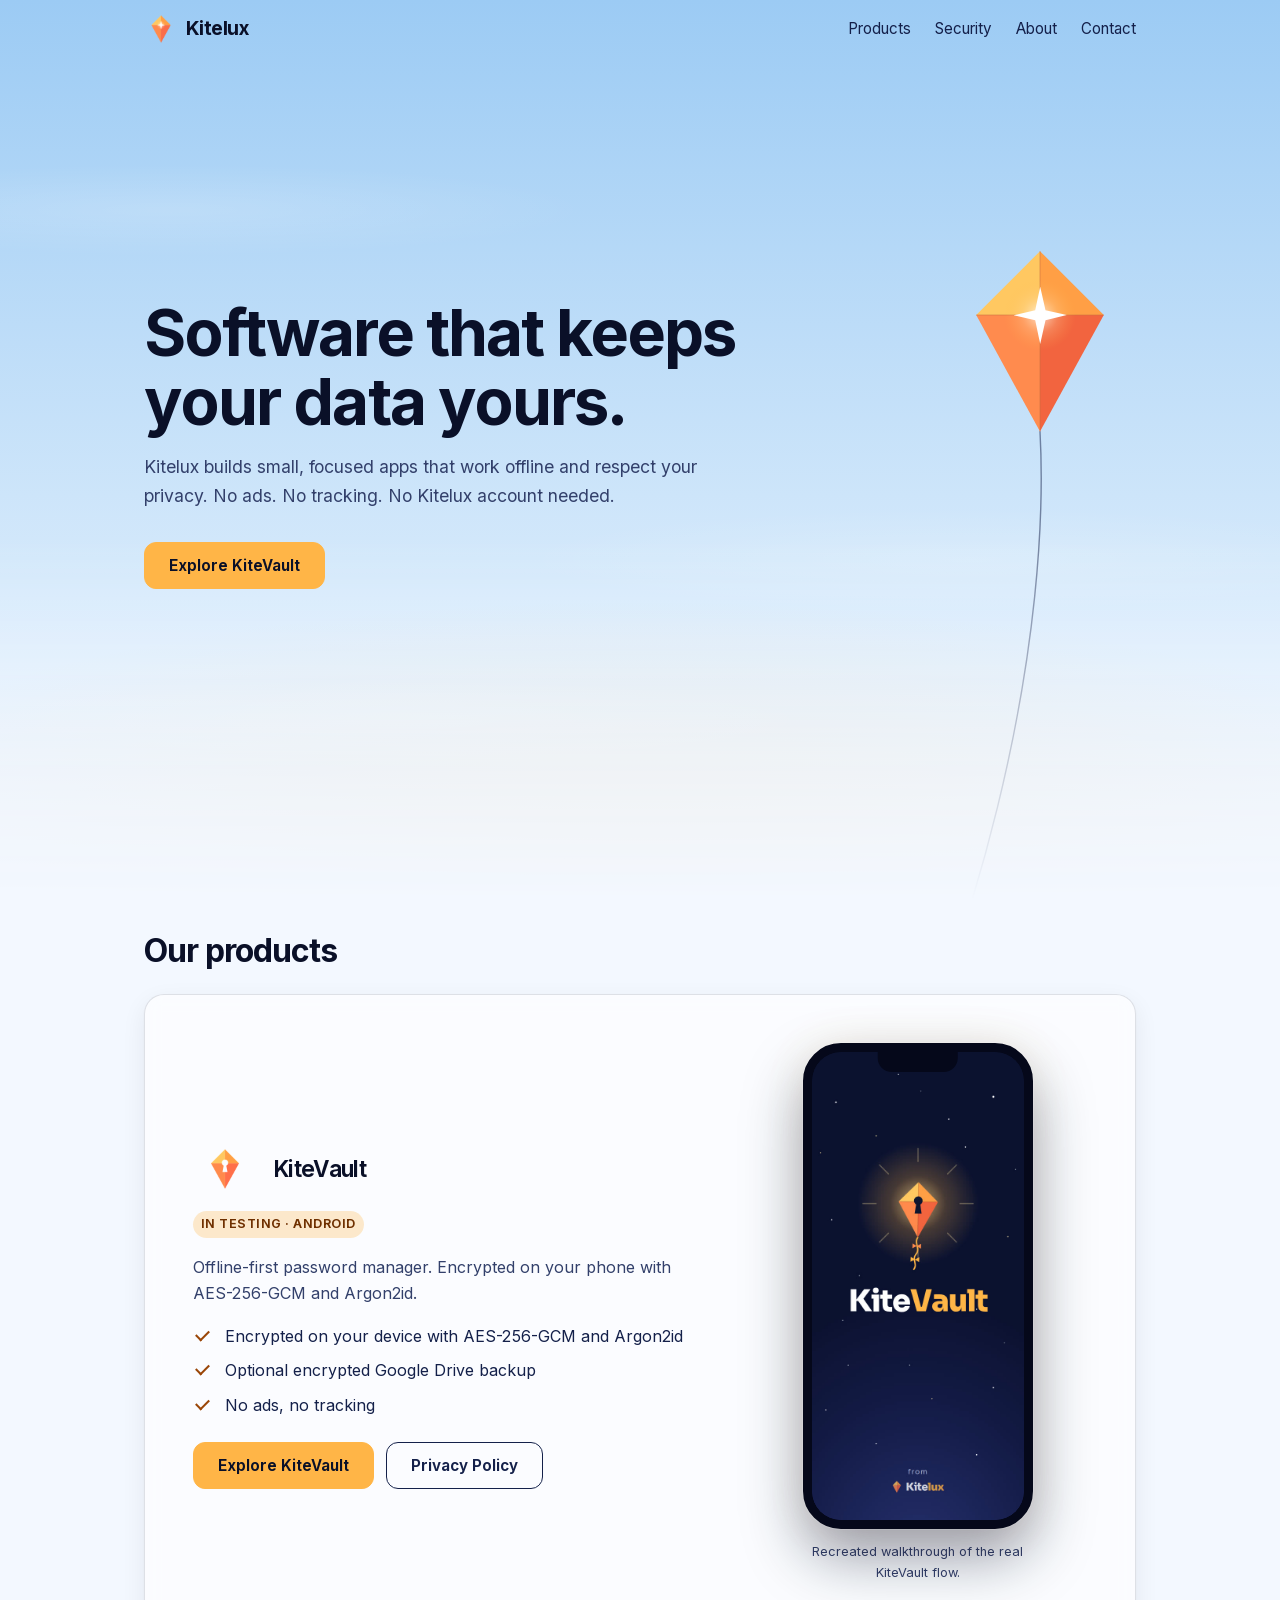
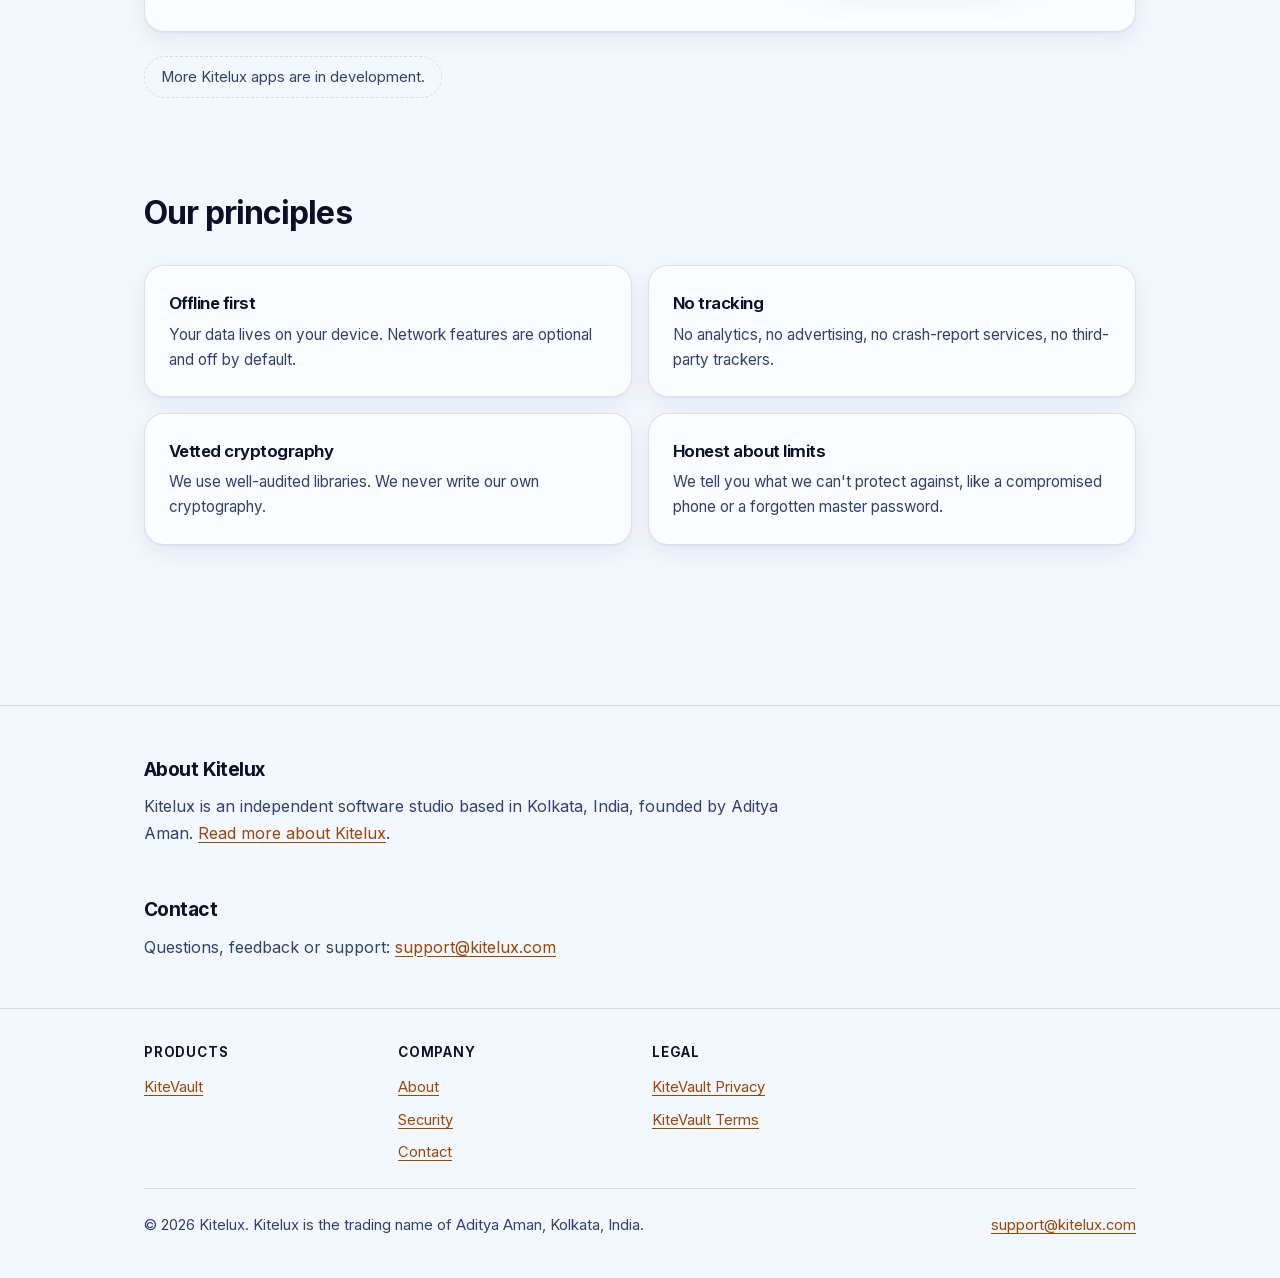
==== commit 9fed6dd2: "Add KiteVault demo video to phone frame Co-Authored-By: Claude Sonnet 5.5 <noreply@anthropic.com>" ====
--- a/index.html
+++ b/index.html
@@ -248,14 +248,15 @@
               <div class="phone">
                 <span class="phone-notch" aria-hidden="true"></span>
                 <div class="phone-screen">
-                  <!-- TODO: real screenshots. Add portrait (~9:19) PNGs to assets/screens/ (e.g. kitevault-1.png), then replace the
-                       <img class="phone-icon"> below with:
-                       <img class="phone-shot" src="/assets/screens/kitevault-1.png" width="540" height="1140" alt="DESCRIBE WHAT THE SCREENSHOT SHOWS" />
-                       Until then the frame shows the app icon. Never draw a fake app UI. (Not referenced yet on purpose: a missing
-                       file would log a 404 console error.) -->
-                  <img class="phone-icon" src="/assets/kitevault-icon.png" width="96" height="96" alt="KiteVault icon" />
+                  <video class="kv-demo"
+                         src="/assets/screens/kitevault-demo-final.mp4"
+                         poster="/assets/screens/kitevault-demo-final-poster.jpg"
+                         width="540" height="1200"
+                         autoplay muted loop playsinline preload="metadata"
+                         aria-label="Recreated walkthrough of KiteVault: unlocking the vault, suggesting a strong password in Chrome, and saving a login"></video>
                 </div>
               </div>
+              <p class="kv-demo-caption">Recreated walkthrough of the real KiteVault flow.</p>
             </div>
           </article>
           <p class="more-pill">More Kitelux apps are in development.</p>
--- a/assets/style.css
+++ b/assets/style.css
@@ -720,6 +720,8 @@
 
 .featured-visual {
   display: flex;
+  flex-direction: column;
+  align-items: center;
   justify-content: center;
 }
 
@@ -775,6 +777,24 @@
   height: auto;
   margin: 0;
   filter: drop-shadow(0 8px 24px rgba(255, 181, 71, 0.3));
+}
+
+/* Demo video inside the phone frame (recreated walkthrough; poster only under reduced motion) */
+.phone-screen .kv-demo {
+  display: block;
+  width: 100%;
+  height: 100%;
+  object-fit: cover;
+  border-radius: inherit;
+  background: #0f1630;
+}
+
+.featured-visual .kv-demo-caption {
+  max-width: 260px;
+  margin: 12px 0 0;
+  text-align: center;
+  font-size: 0.8rem;
+  color: var(--text-muted, #aeb6d6);
 }
 
 .more-pill {
